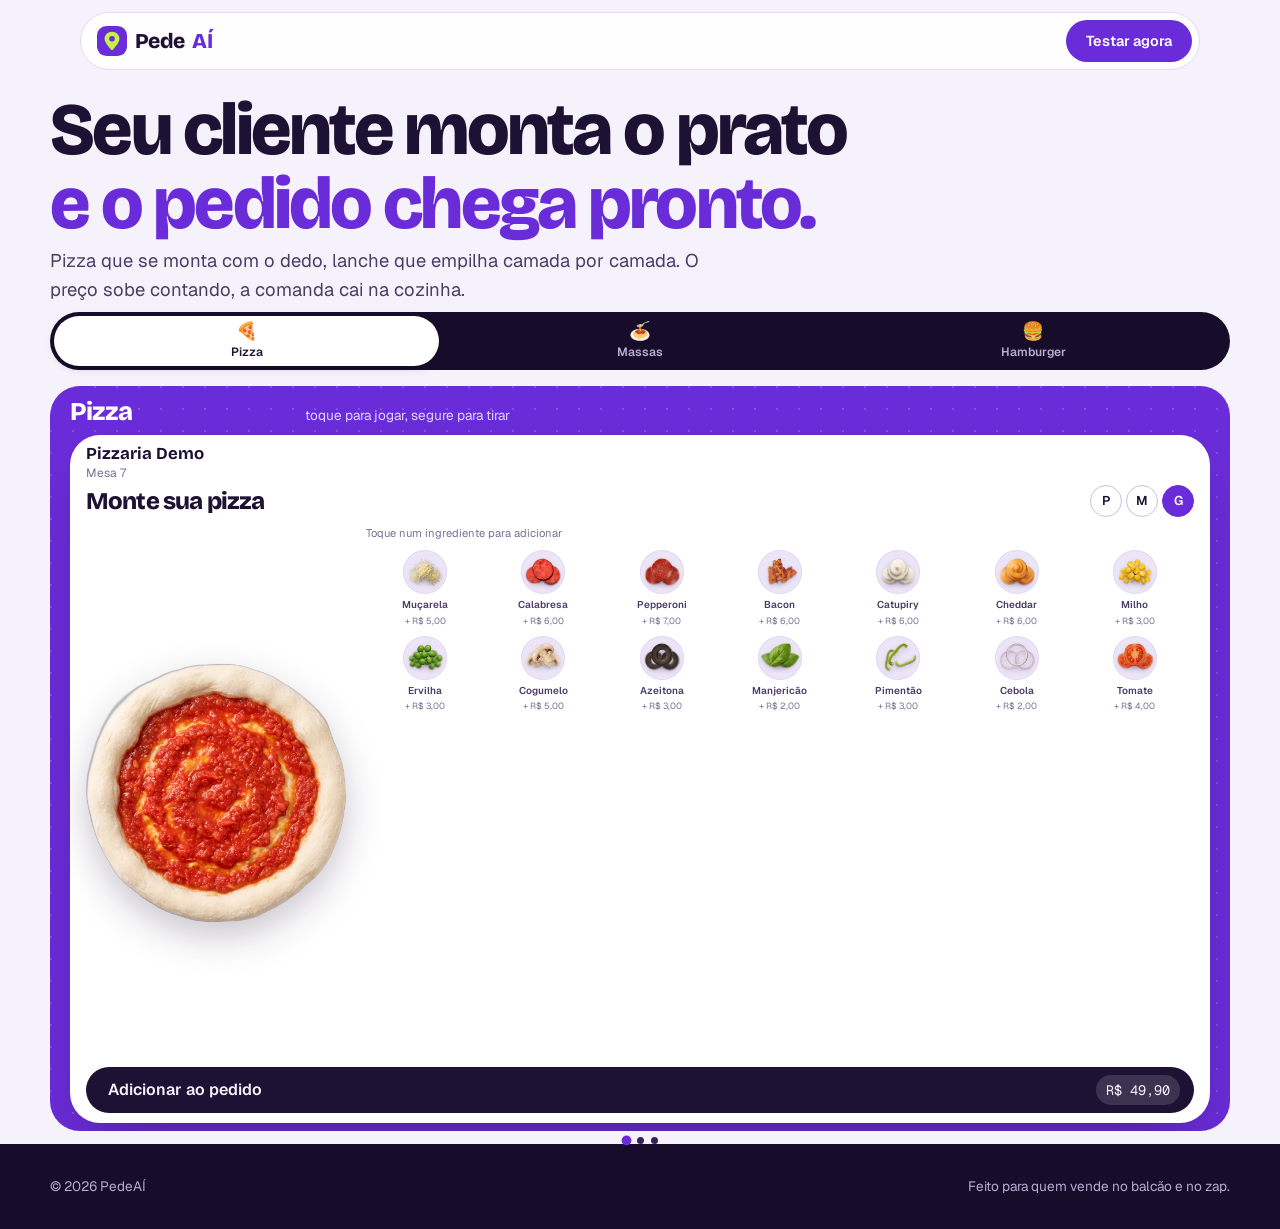
==== index.html @ 4c0e8fdf "feat: app delivery com carrossel, layout responsivo e builders interativos" ====
<!doctype html>
<html lang="pt-BR">

<head>
  <meta charset="utf-8">
  <meta name="viewport" content="width=device-width, initial-scale=1">
  <title>PedeAÍ · monte, toque e peça</title>
  <link rel="icon"
    href="data:image/svg+xml,<svg xmlns='http://www.w3.org/2000/svg' viewBox='0 0 32 32'><rect width='32' height='32' rx='10' fill='%236A2CD8'/><path d='M16 6c-4.4 0-8 3.4-8 7.6 0 5 8 12.4 8 12.4s8-7.4 8-12.4C24 9.4 20.4 6 16 6z' fill='%23C8F04A'/><circle cx='16' cy='13.6' r='3' fill='%236A2CD8'/></svg>">
  <meta name="description"
    content="PedeAÍ: o app de pedidos da sua pizzaria e hamburgueria. Monte a pizza, empilhe o lanche, peça.">
  <link rel="preconnect" href="https://fonts.googleapis.com">
  <link rel="preconnect" href="https://fonts.gstatic.com" crossorigin>
  <link
    href="https://fonts.googleapis.com/css2?family=Bricolage+Grotesque:wght@600;800&family=Geist:wght@400;500;600&family=Geist+Mono&display=swap"
    rel="stylesheet">
  <link rel="stylesheet" href="style.css">
</head>

<body>
  <nav class="nav">
    <a class="marca" href="#">
      <svg class="marca__icone" viewBox="0 0 32 32" aria-hidden="true">
        <rect width="32" height="32" rx="10" class="fundo" />
        <path d="M16 6c-4.4 0-8 3.4-8 7.6 0 5 8 12.4 8 12.4s8-7.400 8-12.400C24 9.400 20.400 6 16 6z" class="pino" />
        <circle cx="16" cy="13.600" r="3" class="furo" />
      </svg>
      Pede<span class="ai">AÍ</span>
    </a>
    <a class="botao botao--pequeno" href="#demos">Testar agora</a>
  </nav>

  <section class="hero">
    <h1 class="hero__titulo">Seu cliente monta o prato <span class="destaque">e o pedido chega pronto.</span></h1>
    <p class="hero__sub">Pizza que se monta com o dedo, lanche que empilha camada por camada. O preço sobe contando, a
      comanda cai na cozinha.</p>

    <!-- Navegação do carrossel -->
    <div class="carrossel-nav" id="carrosselNav" role="tablist" aria-label="Escolha o pedido">
      <button class="carrossel-tab carrossel-tab--active" data-alvo="slidePizza" role="tab" aria-selected="true" aria-controls="slidePizza">
        <span class="carrossel-tab__icone">🍕</span>
        <span>Pizza</span>
      </button>
      <button class="carrossel-tab" data-alvo="slideMassa" role="tab" aria-selected="false" aria-controls="slideMassa">
        <span class="carrossel-tab__icone">🍝</span>
        <span>Massas</span>
      </button>
      <button class="carrossel-tab" data-alvo="slideLanche" role="tab" aria-selected="false" aria-controls="slideLanche">
        <span class="carrossel-tab__icone">🍔</span>
        <span>Hamburger</span>
      </button>
    </div>

    <div class="demos demos--carrossel" id="demos">
      <!-- PIZZA -->
      <div class="palco" id="slidePizza">
        <div class="palco__cab"><span class="palco__tipo">Pizza</span><span class="palco__dica">toque para jogar, segure
            para tirar</span></div>
        <div class="app" id="appPizza">
          <div class="app__topo">
            <div>
              <div class="app__casa">Pizzaria Demo</div>
              <div class="app__mesa">Mesa 7</div>
            </div>
          </div>
          <div class="vista">
            <div class="app__cab">
              <h2 class="app__titulo">Monte sua pizza</h2>
              <div class="tamanhos" role="radiogroup" aria-label="Tamanho">
                <button role="radio" data-tam="P" aria-checked="false">P</button><button role="radio" data-tam="M"
                  aria-checked="false">M</button><button role="radio" data-tam="G" aria-checked="true">G</button>
              </div>
            </div>
            <div class="pizza" id="pizza">
              <div class="assador" id="forno">
                <video class="forno__boca" id="fornoVid" src="imagens/pizza/forno.mp4" muted loop playsinline></video>
                <video class="forno__fogo" id="fogoVid" src="imagens/pizza/fogo.mp4" muted loop playsinline></video>
                <div class="forno__brilho" id="brilho"></div>
              </div>
              <div class="pizza__anel" id="anel"></div>
              <div class="pizza__giro" id="pizzaGiro" style="transform:scale(1)">
                <img class="pizza__base" src="imagens/pizza/pizza-crua.webp" alt="">
                <img class="pizza__assada" id="assada" src="imagens/pizza/pizza-molho.webp" alt="">
                <canvas class="pizza__queijo" id="queijoA"></canvas><canvas
                  class="pizza__queijo pizza__queijo--derretido" id="queijoAd"></canvas>
                <canvas class="pizza__queijo" id="queijoB"></canvas><canvas
                  class="pizza__queijo pizza__queijo--derretido" id="queijoBd"></canvas>
                <div class="pizza__cobertura" id="cobertura">
                  <canvas class="pizza__molho" id="molho-catupiry"></canvas><canvas class="pizza__molho"
                    id="molho-cheddar"></canvas>
                </div>
              </div>
            </div>
            <p class="app__dica" id="dica-pizza" aria-live="polite">Toque num ingrediente para adicionar</p>
            <div class="ingredientes" id="ingPizza"></div>
          </div>
          <div class="app__rodape">
            <button class="pedir" id="pedir-pizza" type="button"><span class="pedir__barra"
                id="barra-pizza"></span><span id="pedirTexto-pizza">Adicionar ao pedido</span><span class="pedir__preco"
                id="preco-pizza">R$ 0,00</span></button>
          </div>
          <aside class="comanda" id="comanda-pizza" hidden>
            <div class="comanda__cab"><span>Cozinha</span><span>agora</span></div>
            <div class="comanda__num" id="comandaNum-pizza"></div>
            <div class="comanda__itens" id="comandaItens-pizza"></div>
            <div class="comanda__pago">✓ Pedido enviado</div>
          </aside>
        </div>
      </div>

      <!-- MASSAS -->
      <div class="palco palco--massas" id="slideMassa">
        <div class="palco__cab"><span class="palco__tipo">Massas</span><span class="palco__dica">escolha o molho e os ingredientes</span></div>
        <div class="app app--massa" id="appMassa">
          <div class="app__topo app__topo--massa">
            <div>
              <div class="app__casa">Cantina da Nonna</div>
              <div class="app__mesa">Retirada · demonstração</div>
            </div>
          </div>
          <!-- ETAPA RECHEIO -->
          <div class="vista vista--massa" id="vistaRecheio">
            <div class="massa__stepper" role="tablist" aria-label="Etapas" id="massaStepper">
              <div class="massa__step massa__step--active" data-etapa="1"><span class="massa__step-num">1</span><span>Recheio</span></div>
              <div class="massa__step" data-etapa="2"><span class="massa__step-num">2</span><span>Molho</span></div>
              <div class="massa__step" data-etapa="3"><span class="massa__step-num">3</span><span>Massa</span></div>
              <div class="massa__step" data-etapa="4"><span class="massa__step-num">4</span><span>Finalizar</span></div>
            </div>
            <div class="massa__cab" id="massaCab">
              <h2 class="massa__titulo" id="massaTitulo">Escolha o recheio</h2>
              <p class="massa__sub" id="massaSub">Coloque quantos quiser · 2 toques é dupla</p>
            </div>
            <div class="massa__prato-box" id="massaPratoBox">
              <div class="massa" id="massa">
                <img class="massa__panela" id="massaPanela" src="imagens/massas/frigideira.webp" alt="Frigideira">
                <div class="massa__conteudo" id="massaConteudo"></div>
                <!-- camadas que aparecem nas etapas seguintes -->
                <img class="massa__camada-molho" id="massaMolhoImg" src="" alt="" hidden>
                <img class="massa__camada-tipo" id="massaTipoImg" src="" alt="" hidden>
              </div>
            </div>
            <p class="massa__legenda" id="massaLegenda">Seu prato aparece aqui</p>
            <p class="massa__instrucao" id="dica-massa">Toque nas cubas para jogar na frigideira</p>
            <!-- Etapa 1: grid de ingredientes -->
            <div id="massaEtapa1">
              <div class="massa__tabs" id="massaTabs" role="tablist" aria-label="Categorias">
                <button type="button" class="massa__tab massa__tab--active" data-cat="carnes">Carnes</button>
                <button type="button" class="massa__tab" data-cat="legumes">Legumes</button>
                <button type="button" class="massa__tab" data-cat="queijos">Queijos</button>
                <button type="button" class="massa__tab" data-cat="temperos">Temperos</button>
              </div>
              <div class="massa__cubas" id="ingMassa"></div>
            </div>
            <!-- Etapa 2: seleção de molho -->
            <div id="massaEtapa2" hidden>
              <p class="massa__sub" style="text-align:center;margin-bottom:12px">Toque no molho para adicionar</p>
              <div class="massa__cubas massa__cubas--molho" id="ingMolho"></div>
            </div>
            <!-- Etapa 3: tipo de massa -->
            <div id="massaEtapa3" hidden>
              <p class="massa__sub" style="text-align:center;margin-bottom:12px">Toque no tipo de massa</p>
              <div class="massa__cubas massa__cubas--tipo" id="ingTipoMassa"></div>
            </div>
            <!-- Etapa 4: finalizações -->
            <div id="massaEtapa4" hidden>
              <p class="massa__sub" style="text-align:center;margin-bottom:12px">Toque para finalizar o prato</p>
              <div class="massa__cubas massa__cubas--final" id="ingFinal"></div>
              <!-- prato pronto aparece aqui -->
              <div class="massa__prato-pronto" id="massaPratoFinal" hidden>
                <img id="massaPratoFinalImg" src="" alt="Prato pronto" class="massa__prato-pronto-img">
              </div>
            </div>
          </div>
          <div class="app__rodape">
            <button class="pedir pedir--massa" id="pedir-massa" type="button">
              <span class="pedir__barra" id="barra-massa"></span>
              <span id="pedirTexto-massa">Próximo: molho →</span>
              <span class="pedir__preco" id="preco-massa">R$ 29,00</span>
            </button>
          </div>
          <aside class="comanda" id="comanda-massa" hidden>
            <div class="comanda__cab"><span>Cozinha</span><span>agora</span></div>
            <div class="comanda__num" id="comandaNum-massa"></div>
            <div class="comanda__itens" id="comandaItens-massa"></div>
            <div class="comanda__pago">✓ Pedido enviado</div>
          </aside>
        </div>
      </div>

      <!-- LANCHE -->
      <div class="palco palco--lanche" id="slideLanche">
        <div class="palco__cab"><span class="palco__tipo">Hamburger</span><span class="palco__dica">cada toque empilha
            uma camada</span></div>
        <div class="app" id="appLanche">
          <div class="app__topo">
            <div>
              <div class="app__casa">Hamburgueria Demo</div>
              <div class="app__mesa">Mesa 7</div>
            </div>
          </div>
          <div class="vista">
            <div class="app__cab">
              <h2 class="app__titulo">Monte seu hamburger</h2>
            </div>
            <div class="lanche" id="lanche">
              <div class="lanche__pilha" id="pilha"></div>
              <div class="lanche__chapa" id="chapa"></div>
              <div class="palito" id="palito" hidden><span class="palito__vara"></span><svg class="palito__bandeira"
                  viewBox="0 0 40 27">
                  <path class="pano" d="M0 0h40l-8 13.500L40 27H0z" /><text x="5" y="18" font-size="11"
                    font-weight="800" class="txt">AÍ</text>
                </svg></div>
            </div>
            <p class="app__dica" id="dica-lanche" aria-live="polite"></p>
            <div class="paes" id="paes" role="radiogroup" aria-label="Pão"></div>
            <div class="ingredientes" id="ingLanche" style="margin-top:10px"></div>
          </div>
          <div class="app__rodape">
            <button class="pedir" id="pedir-lanche" type="button"><span class="pedir__barra"
                id="barra-lanche"></span><span id="pedirTexto-lanche">Adicionar ao pedido</span><span
                class="pedir__preco" id="preco-lanche">R$ 0,00</span></button>
          </div>
          <aside class="comanda" id="comanda-lanche" hidden>
            <div class="comanda__cab"><span>Cozinha</span><span>agora</span></div>
            <div class="comanda__num" id="comandaNum-lanche"></div>
            <div class="comanda__itens" id="comandaItens-lanche"></div>
            <div class="comanda__pago">✓ Pedido enviado</div>
          </aside>
        </div>
      </div>
    </div>
    <!-- Pontinhos indicadores do carrossel -->
    <div class="carrossel-dots" id="carrosselDots" aria-hidden="true">
      <span class="carrossel-dot carrossel-dot--active"></span>
      <span class="carrossel-dot"></span>
      <span class="carrossel-dot"></span>
    </div>
  </section>

  <div class="calor" id="calor"></div>
  <footer class="rodape"><span>© 2026 PedeAÍ</span><span>Feito para quem vende no balcão e no zap.</span></footer>
  <script src="app.js"></script>
</body>

</html>
---- style.css ----
/* PedeAÍ · paleta: uva (primária) + lima (acento) + noite */
:root {
  --paper: #F6F2FC;
  --paper-2: #ECE5F8;
  --paper-3: #DCD0F0;
  --card: #fff;
  --ink: #1D1233;
  --ink-2: #4A3D66;
  --ink-3: #7B6F96;
  --line: #E2D9F2;
  --line-2: #CBBEE6;
  --uva: #6A2CD8;
  --uva-press: #5219B3;
  --uva-soft: #EADFFC;
  --on-uva: #fff;
  --lima: #C8F04A;
  --lima-soft: #F1FBC9;
  --verde: #1F9D6B;
  --noite: #170D2B;
  --noite-2: #231640;
  --noite-3: #33235A;
  --on-noite: #F3EEFC;
  --on-noite-2: #B7ABD1;
  --fogo-1: #FF8A3D;
  --fogo-2: rgba(255, 90, 40, .45);
  --faisca-1: #fff;
  --faisca-2: #FFE08A;
  --faisca-3: #FF9A3C;
  --calor-1: rgba(255, 120, 40, .35);
  --calor-2: rgba(180, 50, 20, .6);
  --sombra-1: rgba(30, 15, 50, .5);
  --sombra-2: rgba(30, 15, 50, .25);
  --shadow: rgba(29, 18, 51, .18);
  --shadow-strong: rgba(29, 18, 51, .45);
  --focus: #6A2CD8;
  --font-display: "Bricolage Grotesque", system-ui, sans-serif;
  --font-body: "Geist", system-ui, sans-serif;
  --font-mono: "Geist Mono", ui-monospace, monospace;
  --ease-out: cubic-bezier(.2, .8, .2, 1);
  --r-pill: 999px;
  --r-md: 14px;
  --r-lg: 22px;
  --r-xl: 30px;
}

*,
*::before,
*::after {
  box-sizing: border-box
}

html {
  overflow-x: clip;
  scroll-behavior: smooth;
  -webkit-text-size-adjust: 100%
}

body {
  margin: 0;
  overflow-x: clip;
  background: var(--paper);
  color: var(--ink);
  font: 400 1rem/1.55 var(--font-body);
  -webkit-font-smoothing: antialiased
}

img {
  display: block;
  max-width: 100%
}

h1,
h2,
p {
  margin: 0
}

button {
  font: inherit;
  color: inherit;
  cursor: pointer
}

[hidden] {
  display: none !important
}

:focus-visible {
  outline: 2px solid var(--focus);
  outline-offset: 3px;
  border-radius: 6px
}

.nav {
  position: sticky;
  top: 12px;
  z-index: 40;
  display: flex;
  align-items: center;
  justify-content: space-between;
  width: min(1120px, calc(100% - 24px));
  margin: 12px auto 0;
  padding: 7px 7px 7px 16px;
  background: color-mix(in oklch, var(--card) 88%, transparent);
  backdrop-filter: blur(12px);
  border: 1px solid var(--line);
  border-radius: var(--r-pill)
}

.marca {
  display: inline-flex;
  align-items: center;
  gap: 8px;
  text-decoration: none;
  font: 800 1.32rem var(--font-display);
  letter-spacing: -.03em;
  color: var(--ink)
}

.marca__icone {
  width: 30px;
  height: 30px
}

.marca__icone .fundo {
  fill: var(--uva)
}

.marca__icone .pino {
  fill: var(--lima)
}

.marca__icone .furo {
  fill: var(--uva)
}

.marca .ai {
  color: var(--uva)
}

.botao {
  display: inline-flex;
  align-items: center;
  min-height: 42px;
  padding: 0 20px;
  border-radius: var(--r-pill);
  background: var(--uva);
  color: var(--on-uva);
  font-weight: 600;
  font-size: .9rem;
  text-decoration: none;
  transition: background .15s
}

.botao:hover {
  background: var(--uva-press)
}

.hero {
  width: min(1180px, calc(100% - 32px));
  margin: 0 auto;
  padding: 72px 0
}

.hero__titulo {
  font: 800 clamp(2.4rem, 5vw + .6rem, 5rem)/1 var(--font-display);
  letter-spacing: -.037em;
  max-width: 18ch;
  text-wrap: balance
}

.destaque {
  color: var(--uva)
}

.hero__sub {
  margin-top: 24px;
  max-width: 58ch;
  font-size: 1.15rem;
  color: var(--ink-2)
}

/* ================================================================
   CARROSSEL — um card por vez
   ================================================================ */

/* Cada slide ocupa 100% da largura do container */
.demos--carrossel>.palco {
  flex: 0 0 100%;
  width: 100%;
  scroll-snap-align: start;
  scroll-snap-stop: always;
  border-radius: var(--r-xl);
  min-height: calc(100vh - 220px);
  /* permite scroll vertical dentro do slide sem conflito com swipe horizontal */
  touch-action: pan-y;
  overflow-y: auto;
}

/* Navbar de abas do carrossel */
.carrossel-nav {
  display: flex;
  gap: 8px;
  margin: 24px 0 0;
  padding: 6px;
  background: var(--noite);
  border-radius: var(--r-pill);
}

.carrossel-tab {
  flex: 1;
  display: flex;
  flex-direction: column;
  align-items: center;
  gap: 3px;
  padding: 10px 4px 8px;
  border: 0;
  border-radius: var(--r-pill);
  background: transparent;
  color: var(--on-noite-2);
  font-size: .75rem;
  font-weight: 600;
  transition: background .2s, color .2s;
  cursor: pointer;
  -webkit-tap-highlight-color: transparent;
}

.carrossel-tab__icone {
  font-size: 1.4rem;
  line-height: 1;
  pointer-events: none
}

.carrossel-tab--active {
  background: var(--card);
  color: var(--ink);
  box-shadow: 0 2px 8px rgba(0, 0, 0, .18);
}

.carrossel-tab:not(.carrossel-tab--active):hover {
  background: var(--noite-3);
  color: var(--on-noite);
}

/* Pontinhos indicadores abaixo do carrossel */
.carrossel-dots {
  display: flex;
  justify-content: center;
  gap: 7px;
  margin-top: 16px;
}

.carrossel-dot {
  width: 7px;
  height: 7px;
  border-radius: 50%;
  background: var(--noite-3);
  transition: background .2s, transform .2s;
}

.carrossel-dot--active {
  background: var(--uva);
  transform: scale(1.4);
}

.demos {
  display: grid;
  gap: 24px;
  margin-top: 48px
}

@media(min-width:900px) {
  .demos {
    grid-template-columns: 1fr 1fr
  }
}

@media(min-width:1300px) {
  .demos {
    grid-template-columns: repeat(3, 1fr)
  }
}

/* Carrossel: anula grid em qualquer tamanho de tela */
.demos--carrossel {
  display: flex !important;
  flex-direction: row !important;
  flex-wrap: nowrap !important;
  grid-template-columns: unset !important;
  gap: 0 !important;
  margin-top: 16px !important;
  overflow-x: scroll !important;
  scroll-snap-type: x mandatory !important;
  scroll-behavior: smooth !important;
  -webkit-overflow-scrolling: touch !important;
  scrollbar-width: none !important
}

.demos--carrossel::-webkit-scrollbar {
  display: none !important
}

@media(min-width:900px) {
  .demos--carrossel {
    display: flex !important;
    grid-template-columns: unset !important
  }
}

@media(min-width:1300px) {
  .demos--carrossel {
    display: flex !important;
    grid-template-columns: unset !important
  }
}

.palco {
  position: relative;
  display: grid;
  justify-items: center;
  align-content: start;
  gap: 20px;
  padding: 24px 16px 32px;
  border-radius: var(--r-xl);
  background: var(--uva) radial-gradient(circle at 1px 1px, rgba(255, 255, 255, .16) 1px, transparent 0) 0 0/22px 22px
}

.palco--lanche {
  background-color: var(--noite)
}

.palco--massas {
  background-color: var(--noite-2)
}

.palco__cab {
  display: flex;
  justify-content: space-between;
  align-items: baseline;
  gap: 16px;
  width: 100%;
  max-width: 440px;
  color: #fff
}

.palco__tipo {
  font: 800 1.6rem var(--font-display);
  letter-spacing: -.035em
}

.palco__dica {
  font-size: .85rem;
  opacity: .8
}

.app {
  position: relative;
  width: 100%;
  max-width: 440px;
  background: var(--card);
  border-radius: var(--r-xl);
  box-shadow: 0 30px 60px -24px var(--shadow-strong);
  overflow: hidden
}

.app__topo {
  padding: 16px 16px 4px
}

.app__casa {
  font: 700 1.05rem var(--font-display)
}

.app__mesa {
  font-size: .75rem;
  color: var(--ink-3)
}

.vista {
  padding: 0 16px
}

.app__cab {
  display: flex;
  align-items: center;
  justify-content: space-between;
  gap: 8px
}

.app__titulo {
  font: 800 1.5rem var(--font-display);
  letter-spacing: -.035em
}

.tamanhos {
  display: inline-flex;
  gap: 4px
}

.tamanhos button {
  width: 36px;
  height: 36px;
  border-radius: 50%;
  border: 1.5px solid var(--line-2);
  background: transparent;
  font-weight: 600;
  transition: all .15s
}

.tamanhos button[aria-checked=true] {
  border-color: var(--uva);
  background: var(--uva);
  color: #fff
}

.app__dica {
  margin-top: 6px;
  min-height: 1.4em;
  text-align: center;
  font-size: .78rem;
  color: var(--ink-3);
  transition: opacity .25s
}

.app__dica.troca-txt {
  opacity: 0
}

.dica-acao {
  margin-left: 8px;
  padding: 0;
  border: 0;
  background: none;
  color: var(--uva-press);
  font-weight: 600;
  text-decoration: underline;
  text-underline-offset: 3px
}

.app__rodape {
  padding: 0 16px 16px
}

.pizza {
  position: relative;
  isolation: isolate;
  aspect-ratio: 1;
  margin: 8px auto 0;
  width: 100%;
  max-width: 300px
}

.pizza__giro {
  position: absolute;
  inset: 0;
  z-index: 1;
  transition: transform .5s var(--ease-out)
}

.pizza__base,
.pizza__assada,
.pizza__queijo,
.pizza__molho,
.pizza__cobertura {
  position: absolute;
  inset: 0;
  width: 100%;
  height: 100%
}

.pizza__base,
.pizza__assada {
  filter: drop-shadow(0 14px 18px rgba(40, 20, 60, .25))
}

.pizza__assada,
.pizza__queijo--derretido {
  opacity: 0
}

.pizza__queijo,
.pizza__molho {
  pointer-events: none
}

.pc {
  position: absolute;
  aspect-ratio: 1
}

.pc-sh {
  position: absolute;
  inset: 14%;
  border-radius: 50%;
  opacity: 0;
  background: radial-gradient(circle, var(--sombra-1), var(--sombra-2) 50%, transparent 72%)
}

.pc-art {
  position: absolute;
  inset: 0
}

.pc-art img {
  position: absolute;
  inset: 0;
  width: 100%;
  height: 100%;
  object-fit: contain;
  filter: drop-shadow(0 2px 2px var(--shadow))
}

.pc-art img.ck {
  opacity: 0;
  filter: brightness(.86) saturate(1.25) sepia(.18) contrast(1.06)
}

.pc-art img.ck-folha {
  filter: brightness(.62) saturate(.9) sepia(.25)
}

.pc-art img.ck-creme {
  filter: brightness(.95) saturate(1.1) sepia(.35)
}

.farelo {
  position: fixed;
  left: 0;
  top: 0;
  z-index: 60;
  width: 30px;
  height: 30px;
  margin: -15px 0 0 -15px;
  object-fit: contain;
  pointer-events: none
}

.bisnaga {
  position: absolute;
  left: 0;
  top: 0;
  z-index: 4;
  pointer-events: none;
  filter: drop-shadow(0 14px 16px var(--shadow-strong))
}

.ferr {
  position: absolute;
  left: 0;
  top: 0;
  z-index: 5;
  pointer-events: none;
  filter: drop-shadow(0 10px 14px var(--shadow-strong))
}

.ferramenta {
  position: fixed;
  left: 0;
  top: 0;
  pointer-events: none;
  z-index: 60;
  will-change: transform;
  filter: drop-shadow(0 10px 14px var(--shadow-strong))
}

.carregado {
  position: fixed;
  left: 0;
  top: 0;
  pointer-events: none;
  z-index: 59;
  object-fit: contain;
  will-change: transform
}

.voo {
  position: fixed;
  left: 0;
  top: 0;
  pointer-events: none;
  z-index: 58;
  object-fit: contain;
  will-change: transform
}

.assador {
  position: absolute;
  z-index: 0;
  inset: -9% -17%;
  border-radius: var(--r-lg);
  overflow: hidden;
  opacity: 0;
  pointer-events: none;
  background: var(--noite)
}

.forno__boca {
  position: absolute;
  left: 50%;
  top: -6%;
  width: 125%;
  transform: translateX(-50%);
  object-fit: cover
}

.forno__fogo {
  position: absolute;
  left: 50%;
  bottom: -14%;
  width: 150%;
  transform: translateX(-50%);
  mix-blend-mode: screen;
  opacity: 0
}

.forno__brilho {
  position: absolute;
  left: 50%;
  bottom: 0;
  width: 140%;
  height: 92%;
  transform: translateX(-50%);
  opacity: 0;
  mix-blend-mode: screen;
  background: radial-gradient(ellipse 50% 50% at 50% 60%, var(--fogo-1), var(--fogo-2) 42%, transparent 70%)
}

.pizza__anel {
  position: absolute;
  inset: 1%;
  border-radius: 50%;
  opacity: 0;
  pointer-events: none;
  box-shadow: 0 0 0 2px var(--fogo-1), 0 0 70px 10px var(--fogo-2)
}

.faisca {
  position: absolute;
  z-index: 3;
  border-radius: 50%;
  pointer-events: none;
  background: radial-gradient(circle, var(--faisca-1), var(--faisca-2) 28%, var(--faisca-3) 50%, transparent 72%)
}

.calor {
  position: fixed;
  inset: 0;
  z-index: 50;
  opacity: 0;
  pointer-events: none;
  mix-blend-mode: multiply;
  background: radial-gradient(120% 90% at 50% 45%, transparent 45%, var(--calor-1) 78%, var(--calor-2))
}

.ingredientes {
  display: grid;
  grid-template-columns: repeat(5, 1fr);
  gap: 0 2px;
  margin: 8px 0 12px
}

.chip {
  position: relative;
  display: flex;
  flex-direction: column;
  align-items: center;
  gap: 3px;
  min-width: 0;
  padding: 7px 0 4px;
  border: 0;
  background: none;
  touch-action: manipulation;
  user-select: none;
  -webkit-tap-highlight-color: transparent
}

.chip:focus-visible {
  outline: none
}

.chip:focus-visible .well {
  outline: 2px solid var(--focus);
  outline-offset: 2px
}

.well {
  position: relative;
  display: grid;
  place-items: center;
  width: 52px;
  height: 52px;
  border-radius: 50%;
  background: var(--paper-2);
  box-shadow: inset 0 0 0 1px var(--line);
  transition: transform .2s cubic-bezier(.3, 1.6, .5, 1), box-shadow .25s, background .25s
}

.chip.apertado .well {
  transform: scale(.9)
}

.chip.on .well {
  background: var(--uva-soft);
  box-shadow: inset 0 0 0 1.5px var(--uva)
}

.chip-art {
  position: relative;
  width: 48px;
  height: 40px;
  pointer-events: none;
  transform: scale(.9)
}

.ca {
  position: absolute;
  width: 62%;
  aspect-ratio: 1
}

.ca img {
  width: 100%;
  height: 100%;
  object-fit: contain;
  filter: drop-shadow(0 3px 3px var(--shadow))
}

.ca0 {
  left: 19%;
  top: 4%;
  z-index: 3
}

.ca1 {
  left: -3%;
  top: 22%;
  z-index: 1;
  transform: rotate(-26deg) scale(.82)
}

.ca2 {
  right: -3%;
  top: 20%;
  z-index: 2;
  transform: rotate(32deg) scale(.86)
}

.ca-unica {
  left: -2%;
  top: 0;
  width: 104%;
  height: 100%
}

.chip-nome {
  max-width: 100%;
  overflow: hidden;
  text-overflow: ellipsis;
  white-space: nowrap;
  font-size: .7rem;
  font-weight: 600;
  color: var(--ink-2);
  pointer-events: none
}

.chip.on .chip-nome {
  color: var(--ink)
}

.chip-preco {
  margin-top: -3px;
  font-size: .62rem;
  white-space: nowrap;
  color: var(--ink-3);
  pointer-events: none
}

.chip.on .chip-preco {
  color: var(--uva-press)
}

.badge,
.menos {
  position: absolute;
  top: 3px;
  display: grid;
  place-items: center;
  border-radius: 99px;
  box-shadow: 0 0 0 2.5px var(--card);
  transform: scale(0);
  transition: transform .3s cubic-bezier(.3, 1.8, .5, 1);
  pointer-events: none
}

.badge {
  left: calc(50% + 12px);
  min-width: 20px;
  height: 20px;
  padding: 0 5px;
  background: var(--uva);
  color: #fff;
  font-size: 11px;
  font-weight: 600
}

.menos {
  right: calc(50% + 12px);
  width: 22px;
  height: 22px;
  background: var(--ink);
  color: #fff
}

.menos svg {
  width: 12px;
  height: 12px
}

.menos::after {
  content: "";
  position: absolute;
  inset: -11px
}

.chip.on .badge,
.chip.on .menos {
  transform: scale(1)
}

.chip.on .menos {
  pointer-events: auto
}

.chip.convite .well {
  animation: convite 1.8s var(--ease-out) infinite
}

@keyframes convite {
  0% {
    box-shadow: inset 0 0 0 1px var(--line), 0 0 0 0 rgba(106, 44, 216, .45)
  }

  70%,
  100% {
    box-shadow: inset 0 0 0 1px var(--line), 0 0 0 10px rgba(106, 44, 216, 0)
  }
}

.app.assando .chip,
.app.assada .chip,
.app.chapando .chip,
.app.pronto .chip {
  opacity: .4;
  transition: opacity .4s
}

.app.assando .ingredientes,
.app.assada .ingredientes,
.app.assando .tamanhos,
.app.assada .tamanhos,
.app.chapando .ingredientes,
.app.pronto .ingredientes {
  pointer-events: none
}

.pedir {
  position: relative;
  overflow: hidden;
  display: flex;
  align-items: center;
  justify-content: space-between;
  gap: 8px;
  width: 100%;
  min-height: 54px;
  padding: 0 14px 0 22px;
  border: 0;
  border-radius: var(--r-pill);
  background: var(--ink);
  color: var(--paper);
  font-weight: 600;
  transition: background .15s, transform .15s
}

.pedir:hover {
  background: #2D1F4D
}

.pedir:active {
  transform: translateY(1px)
}

.pedir.ok {
  background: var(--verde)
}

.pedir__preco {
  display: inline-block;
  font: .85rem var(--font-mono);
  padding: 6px 10px;
  border-radius: var(--r-pill);
  background: rgba(255, 255, 255, .14);
  font-variant-numeric: tabular-nums
}

.pedir>span:not(.pedir__barra) {
  position: relative;
  white-space: nowrap
}

.pedir__barra {
  position: absolute !important;
  inset: 0;
  transform: scaleX(0);
  transform-origin: 0 50%;
  background: linear-gradient(90deg, transparent, var(--fogo-1));
  pointer-events: none
}

.delta {
  position: absolute;
  top: 50%;
  font-size: .76rem;
  font-weight: 600;
  color: var(--lima);
  opacity: 0;
  white-space: nowrap;
  pointer-events: none
}

.comanda {
  position: absolute;
  z-index: 5;
  right: 10px;
  top: 150px;
  width: 230px;
  padding: 12px 16px;
  background: var(--lima-soft);
  border-radius: var(--r-md);
  box-shadow: 0 18px 36px -14px var(--shadow-strong);
  font-size: .85rem
}

.comanda:not([hidden]) {
  animation: comanda .52s var(--ease-out)
}

@keyframes comanda {
  from {
    opacity: 0;
    transform: translate(40px, 16px) scale(.85) rotate(4deg)
  }
}

.comanda__cab {
  display: flex;
  justify-content: space-between;
  font: .7rem var(--font-mono);
  text-transform: uppercase;
  letter-spacing: .06em;
  color: var(--ink-3)
}

.comanda__num {
  margin-top: 4px;
  font: 800 1.1rem var(--font-display)
}

.comanda__itens {
  margin-top: 2px;
  color: var(--ink-2);
  line-height: 1.35
}

.comanda__pago {
  margin-top: 8px;
  font-weight: 600;
  color: var(--verde);
  font-size: .75rem
}

.massa {
  position: relative;
  height: 180px;
  margin: 8px auto 0;
  max-width: 290px;
  display: flex;
  align-items: flex-end;
  justify-content: center;
  gap: 6px
}

.massa__recipiente,
.massa__molho {
  max-height: 130px;
  object-fit: contain;
  filter: drop-shadow(0 4px 6px rgba(30, 15, 50, .2))
}

.lanche {
  position: relative;
  height: 300px;
  margin: 8px auto 0;
  max-width: 290px
}

.lanche__pilha {
  position: absolute;
  inset: 0;
  transform-origin: 50% 100%
}

.camada {
  position: absolute;
  left: 0;
  width: 100%;
  transform-origin: 50% 100%;
  filter: drop-shadow(0 4px 4px rgba(30, 15, 50, .2))
}

.lanche__chapa {
  position: absolute;
  left: 2%;
  right: 2%;
  bottom: -4px;
  height: 16px;
  border-radius: 8px;
  opacity: 0;
  pointer-events: none;
  background: linear-gradient(var(--noite-3), var(--noite));
  box-shadow: 0 -10px 30px 4px var(--fogo-1)
}

.vapor {
  position: absolute;
  z-index: 60;
  border-radius: 50%;
  pointer-events: none;
  filter: blur(7px);
  background: radial-gradient(circle, rgba(255, 255, 255, .9), rgba(255, 255, 255, .4) 45%, transparent 70%)
}

.migalha {
  position: absolute;
  z-index: 60;
  width: 5px;
  height: 5px;
  border-radius: 40%;
  pointer-events: none;
  background: var(--faisca-3)
}

.lanche .faisca {
  z-index: 60
}

.palito {
  position: absolute;
  z-index: 70;
  width: 46px;
  height: 92px;
  pointer-events: none;
  transform: rotate(4deg);
  transform-origin: 6px 100%
}

.palito__vara {
  position: absolute;
  left: 4px;
  top: 6px;
  width: 3px;
  height: 86px;
  border-radius: 2px;
  background: linear-gradient(90deg, #E8D6A8, #C9A96A)
}

.palito__bandeira {
  position: absolute;
  left: 6px;
  top: 4px;
  width: 40px;
  height: 27px;
  filter: drop-shadow(0 2px 3px var(--shadow))
}

.palito .pano {
  fill: var(--uva)
}

.palito .txt {
  fill: var(--lima)
}

.paes {
  display: grid;
  grid-template-columns: repeat(4, 1fr);
  gap: 6px;
  margin-top: 10px
}

.paes button {
  display: grid;
  justify-items: center;
  gap: 2px;
  min-height: 52px;
  padding: 6px 4px 5px;
  border: 1.5px solid var(--line);
  border-radius: var(--r-md);
  background: var(--card);
  font-size: .72rem;
  font-weight: 600;
  color: var(--ink-2);
  transition: border-color .15s, background .15s
}

.paes button img {
  width: 40px;
  height: 20px;
  object-fit: contain
}

.paes button[aria-checked=true] {
  border-color: var(--uva);
  background: var(--uva-soft);
  color: var(--ink)
}

.app.chapando .paes,
.app.pronto .paes {
  pointer-events: none;
  opacity: .5
}

/* Card de Massas (Cantina da Nonna) */
.palco--massas {
  background: radial-gradient(circle at 1px 1px, rgba(255, 255, 255, .12) 1px, transparent 0) 0 0/22px 22px, #2a1f18
}

.app--massa {
  background: #ffffff;
  color: #261a14
}

.app__topo--massa .app__casa {
  color: #261a14
}

.app__topo--massa .app__mesa {
  color: #8a7b70
}

.massa__stepper {
  display: flex;
  align-items: center;
  justify-content: space-between;
  background: #f2e8dc;
  border-radius: var(--r-pill);
  padding: 4px 6px;
  margin: 8px 0 12px;
  gap: 4px
}

.massa__step {
  display: inline-flex;
  align-items: center;
  gap: 6px;
  padding: 6px 10px;
  font-size: .78rem;
  font-weight: 500;
  color: #8a7b70;
  border-radius: var(--r-pill);
  user-select: none
}

.massa__step--active {
  background: #261a14;
  color: #ffffff;
  font-weight: 600
}

.massa__step-num {
  display: inline-flex;
  align-items: center;
  justify-content: center;
  width: 18px;
  height: 18px;
  border-radius: 50%;
  background: #ffffff;
  color: #261a14;
  font-size: .7rem;
  font-weight: 800
}

.massa__cab {
  margin-bottom: 12px
}

.massa__titulo {
  font: 800 1.45rem var(--font-display);
  color: #261a14;
  letter-spacing: -.03em
}

.massa__sub {
  font-size: .8rem;
  color: #75675c;
  margin-top: 2px
}

.massa__prato-box {
  background: #f6edde;
  border-radius: 20px;
  padding: 16px 8px 8px;
  display: flex;
  align-items: center;
  justify-content: center;
  min-height: 250px;
  position: relative;
  overflow: hidden
}

.massa {
  position: relative;
  width: 200px;
  height: 260px;
  display: flex;
  align-items: flex-start;
  justify-content: center
}

.massa__panela {
  width: 200px;
  height: auto;
  object-fit: contain;
  filter: drop-shadow(0 8px 16px rgba(40, 25, 15, .22))
}

.massa__conteudo {
  position: absolute;
  top: 14px;
  left: 50%;
  transform: translateX(-50%);
  width: 136px;
  height: 136px;
  border-radius: 50%;
  pointer-events: none;
  overflow: hidden
}

.massa-peca {
  position: absolute;
  width: 28px;
  height: 28px;
  object-fit: contain;
  filter: drop-shadow(0 2px 4px rgba(0, 0, 0, .4));
  transform-origin: center center
}

.massa__legenda {
  font-size: .75rem;
  color: #8a7b70;
  text-align: center;
  margin-top: 8px
}

.massa__instrucao {
  font-size: .84rem;
  font-weight: 600;
  color: #261a14;
  text-align: center;
  margin-top: 2px;
  margin-bottom: 12px
}

.massa__tabs {
  display: flex;
  gap: 6px;
  margin-bottom: 14px
}

.massa__tab {
  flex: 1;
  padding: 7px 0;
  border-radius: var(--r-pill);
  font-size: .78rem;
  font-weight: 600;
  border: 1.5px solid #ded6cc;
  background: #ffffff;
  color: #261a14;
  text-align: center;
  transition: all .15s
}

.massa__tab--active {
  background: #261a14;
  border-color: #261a14;
  color: #ffffff
}

.massa__cubas {
  display: grid;
  grid-template-columns: repeat(5, 1fr);
  gap: 12px 4px;
  justify-items: center;
  align-items: start;
  margin-bottom: 16px
}

.cuba-btn {
  display: flex;
  flex-direction: column;
  align-items: center;
  background: none;
  border: none;
  padding: 0;
  width: 100%;
  cursor: pointer;
  position: relative
}

.cuba-art {
  position: relative;
  width: 54px;
  height: 54px;
  border-radius: 50%;
  display: flex;
  align-items: center;
  justify-content: center;
  background-image: url('imagens/massas/cuba.webp');
  background-size: cover;
  background-position: center;
  filter: drop-shadow(0 4px 6px rgba(35, 20, 10, .18));
  transition: transform .12s
}

.cuba-btn:active .cuba-art {
  transform: scale(.94)
}

.cuba-item-img {
  width: 68%;
  height: 68%;
  object-fit: contain;
  z-index: 2;
  pointer-events: none
}

.cuba-badge {
  position: absolute;
  top: -2px;
  right: -2px;
  background: #261a14;
  color: #fff;
  font-size: .65rem;
  font-weight: 700;
  width: 19px;
  height: 19px;
  border-radius: 50%;
  display: none;
  align-items: center;
  justify-content: center;
  border: 2px solid #fff;
  z-index: 3;
  pointer-events: none
}

.cuba-menos {
  position: absolute;
  top: -2px;
  left: -2px;
  background: #261a14;
  color: #fff;
  width: 20px;
  height: 20px;
  border-radius: 50%;
  display: none;
  align-items: center;
  justify-content: center;
  border: 2px solid #fff;
  z-index: 4;
  transition: all .15s;
  cursor: pointer
}

.cuba-menos::after {
  content: "";
  position: absolute;
  inset: -8px
}

.cuba-menos svg {
  width: 11px;
  height: 11px;
  pointer-events: none
}

.cuba-menos:hover {
  transform: scale(1.15);
  background: #c02b20
}

.cuba-btn.on .cuba-badge {
  display: flex
}

.cuba-btn.on .cuba-menos {
  display: flex
}

.cuba-nome {
  margin-top: 5px;
  font-size: .72rem;
  font-weight: 600;
  color: #261a14;
  line-height: 1.2;
  text-align: center;
  max-width: 66px;
  min-height: 2.4em;
  display: flex;
  align-items: flex-start;
  justify-content: center
}

.cuba-preco {
  font-size: .68rem;
  color: #75675c;
  text-align: center;
  margin-top: 1px
}

.pedir--massa {
  background: #261a14;
  color: #ffffff
}

.pedir--massa:hover {
  background: #3a2920
}

.pedir--massa .pedir__preco {
  background: rgba(255, 255, 255, .16);
  color: #ffffff
}

/* Massas: stepper numbers */
.massa__step {
  display: inline-flex;
  align-items: center;
  gap: 5px;
  padding: 6px 8px;
  font-size: .78rem;
  font-weight: 500;
  color: #8a7b70;
  border-radius: var(--r-pill);
  user-select: none;
  flex: 1;
  justify-content: center
}

.massa__step-num {
  display: inline-flex;
  align-items: center;
  justify-content: center;
  width: 18px;
  height: 18px;
  border-radius: 50%;
  background: #c4b8aa;
  color: #261a14;
  font-size: .7rem;
  font-weight: 800
}

.massa__step--active .massa__step-num {
  background: #ffffff
}

.massa__step--done {
  color: #5c9e5c
}

.massa__step--done .massa__step-num {
  background: #5c9e5c;
  color: #fff
}

/* Camadas sobre a frigideira */
.massa__camada-molho {
  position: absolute;
  top: 14px;
  left: 50%;
  transform: translateX(-50%);
  width: 136px;
  height: 136px;
  object-fit: cover;
  border-radius: 50%;
  pointer-events: none;
  z-index: 2
}

.massa__camada-tipo {
  position: absolute;
  top: 14px;
  left: 50%;
  transform: translateX(-50%);
  width: 130px;
  height: 130px;
  object-fit: contain;
  border-radius: 50%;
  pointer-events: none;
  z-index: 3
}

/* Molho borbulhando */
.massa-bolha {
  position: absolute;
  border-radius: 50%;
  pointer-events: none;
  background: radial-gradient(circle, rgba(255, 255, 255, .8), rgba(255, 255, 255, .3) 50%, transparent 70%);
  z-index: 4
}

/* Prato pronto */
.massa__prato-pronto {
  display: flex;
  justify-content: center;
  align-items: center;
  padding: 16px 0 8px
}

.massa__prato-pronto-img {
  width: 180px;
  height: 180px;
  object-fit: contain;
  border-radius: 50%;
  filter: drop-shadow(0 8px 16px rgba(40, 20, 10, .3))
}

/* Cubas de molho/tipo/final */
.massa__cubas--molho {
  grid-template-columns: repeat(3, 1fr);
  gap: 16px 8px
}

.massa__cubas--tipo {
  grid-template-columns: repeat(4, 1fr);
  gap: 12px 4px
}

.massa__cubas--tipo .cuba-art {
  width: 46px;
  height: 46px
}

.massa__cubas--tipo .cuba-nome {
  font-size: .66rem;
  max-width: 56px
}

.massa__cubas--final {
  grid-template-columns: repeat(3, 1fr);
  gap: 16px 8px
}

/* Seleção ativa nas cubas de molho/tipo/final */
.cuba-btn.cuba-selecionado .cuba-art {
  box-shadow: 0 0 0 3px #261a14, 0 0 0 5px rgba(38, 26, 20, .25);
  transform: scale(1.08)
}

/* Vapor sobre frigideira */
.massa-vapor {
  position: absolute;
  z-index: 5;
  border-radius: 50%;
  pointer-events: none;
  filter: blur(5px);
  background: radial-gradient(circle, rgba(255, 255, 255, .75), rgba(255, 255, 255, .25) 50%, transparent 70%)
}

.rodape {
  display: flex;
  flex-wrap: wrap;
  justify-content: space-between;
  gap: 8px;
  padding: 32px max(16px, calc((100% - 1180px)/2));
  background: var(--noite);
  color: var(--on-noite-2);
  font-size: .85rem
}

@media(max-width:440px) {
  .so-largo {
    display: none
  }

  .palco {
    padding: 16px 10px
  }
}

@media(prefers-reduced-motion:reduce) {
  html {
    scroll-behavior: auto
  }

  *,
  *::before,
  *::after {
    animation-duration: 1ms !important;
    animation-iteration-count: 1 !important
  }
}

/* ================================================================
   CARROSSEL — layout 2 colunas: imagem à esquerda, opções à direita
   ================================================================ */

/* Hero mais compacto */
.hero { padding: 24px 0 0 !important; }
.hero__sub { margin-top: 6px !important; }

/* Carrossel nav compacto */
.carrossel-nav { margin-top: 8px !important; padding: 4px !important; }
.carrossel-tab { padding: 6px 6px 5px !important; }
.carrossel-tab__icone { font-size: 1.1rem !important; }
.carrossel-dots { margin-top: 6px !important; }

/* Palco: altura máxima, sem overflow externo */
.demos--carrossel > .palco {
  display: flex !important;
  flex-direction: column !important;
  align-items: stretch !important;   /* card ocupa toda a largura */
  height: calc(100vh - 155px) !important;
  min-height: 400px !important;
  overflow: hidden !important;
  overflow-y: hidden !important;
  padding: 10px 20px 8px !important;
  gap: 8px !important;
}

.demos--carrossel > .palco > .palco__cab { flex-shrink: 0 !important; }

/* App: flex-column, preenche palco inteiramente — sem max-width limitante */
.demos--carrossel .app {
  display: flex !important;
  flex-direction: column !important;
  flex: 1 !important;
  min-height: 0 !important;
  width: 100% !important;
  max-width: 100% !important;
}

.demos--carrossel .app__topo {
  padding: 8px 16px 2px !important;
  flex-shrink: 0 !important;
}

.demos--carrossel .app__rodape {
  flex-shrink: 0 !important;
  padding: 4px 16px 10px !important;
}

.demos--carrossel .pedir { min-height: 46px !important; }

/* Vista: sem scroll — tudo deve caber */
.demos--carrossel .vista {
  flex: 1 !important;
  min-height: 0 !important;
  overflow: hidden !important;
  padding: 0 16px !important;
}

/* ================================================================
   PIZZA — 2 colunas: pizza à esquerda, dica + ingredientes à direita
   ================================================================ */

.demos--carrossel #slidePizza .vista {
  display: grid !important;
  grid-template-columns: 260px 1fr !important;
  grid-template-rows: auto auto 1fr !important;
  gap: 0 20px !important;
  align-items: start !important;
  overflow: visible !important;
}

/* Título + tamanhos: linha inteira */
.demos--carrossel #slidePizza .app__cab {
  grid-column: 1 / -1 !important;
  grid-row: 1 !important;
  margin-bottom: 2px !important;
}

/* Pizza: coluna esquerda, linhas 2-3 */
.demos--carrossel #slidePizza .pizza {
  grid-column: 1 !important;
  grid-row: 2 / 4 !important;
  max-width: 260px !important;
  width: 260px !important;
  margin: 4px 0 0 !important;
  align-self: center !important;
}

/* Dica: coluna direita, linha 2 */
.demos--carrossel #slidePizza .app__dica {
  grid-column: 2 !important;
  grid-row: 2 !important;
  text-align: left !important;
  margin-top: 6px !important;
  font-size: .7rem !important;
  min-height: auto !important;
}

/* Ingredientes: coluna direita, linha 3 — 7 cols = 14 itens em 2 linhas */
.demos--carrossel #slidePizza .ingredientes {
  grid-column: 2 !important;
  grid-row: 3 !important;
  grid-template-columns: repeat(7, 1fr) !important;
  margin: 4px 0 0 !important;
  gap: 0 !important;
}

/* Chips compactos — tamanho para caber 7 por linha */
.demos--carrossel .well {
  width: 44px !important;
  height: 44px !important;
}

.demos--carrossel .chip-art {
  width: 40px !important;
  height: 33px !important;
}

.demos--carrossel .chip { padding: 4px 0 3px !important; }
.demos--carrossel .chip-nome { font-size: .62rem !important; }
.demos--carrossel .chip-preco { font-size: .56rem !important; margin-top: -1px !important; }

/* Botões de tamanho P/M/G */
.demos--carrossel .tamanhos button {
  width: 32px !important;
  height: 32px !important;
  font-size: .8rem !important;
}
.demos--carrossel .tamanhos { gap: 4px !important; }

/* ================================================================
   HAMBURGER — 2 colunas: burger à esquerda, pão + ingredientes à direita
   ================================================================ */

.demos--carrossel #slideLanche .vista {
  display: grid !important;
  grid-template-columns: 240px 1fr !important;
  grid-template-rows: auto auto auto 1fr !important;
  gap: 0 20px !important;
  align-items: start !important;
  overflow: visible !important;
}

/* Título: linha inteira */
.demos--carrossel #slideLanche .app__cab {
  grid-column: 1 / -1 !important;
  grid-row: 1 !important;
  margin-bottom: 2px !important;
}

/* Burger: coluna esquerda, linhas 2-4 (centralizado verticalmente) */
.demos--carrossel #slideLanche .lanche {
  grid-column: 1 !important;
  grid-row: 2 / 5 !important;
  height: 210px !important;
  width: 240px !important;
  margin: 2px 0 0 !important;
  align-self: center !important;
}

/* Dica: coluna direita, linha 2 */
.demos--carrossel #slideLanche .app__dica {
  grid-column: 2 !important;
  grid-row: 2 !important;
  text-align: left !important;
  margin-top: 6px !important;
  font-size: .7rem !important;
  min-height: auto !important;
}

/* Pães: coluna direita, linha 3 */
.demos--carrossel #slideLanche .paes {
  grid-column: 2 !important;
  grid-row: 3 !important;
  margin-top: 4px !important;
  gap: 4px !important;
}

.demos--carrossel .paes button {
  min-height: 38px !important;
  padding: 3px 2px !important;
  font-size: .64rem !important;
}

.demos--carrossel .paes button img {
  width: 32px !important;
  height: 16px !important;
}

/* Ingredientes hamburger: coluna direita, linha 4 — 10 cols = 20 itens em 2 linhas */
.demos--carrossel #slideLanche .ingredientes {
  grid-column: 2 !important;
  grid-row: 4 !important;
  grid-template-columns: repeat(10, 1fr) !important;
  margin: 4px 0 0 !important;
  gap: 0 !important;
}

/* ================================================================
   MASSAS — 2 colunas: frigideira à esquerda, controles à direita
   ================================================================ */

.demos--carrossel #slideMassa .vista {
  display: grid !important;
  grid-template-columns: 230px 1fr !important;
  grid-template-rows: auto auto auto 1fr !important;
  gap: 0 20px !important;
  align-items: start !important;
  overflow: visible !important;
  padding: 0 20px !important;
}

/* Stepper: linha inteira */
.demos--carrossel #slideMassa .massa__stepper {
  grid-column: 1 / -1 !important;
  grid-row: 1 !important;
  margin: 4px 0 6px !important;
  padding: 3px 5px !important;
}

/* Frigideira: coluna esquerda, linhas 2-4 */
.demos--carrossel #slideMassa .massa__prato-box {
  grid-column: 1 !important;
  grid-row: 2 / 5 !important;
  min-height: 200px !important;
  padding: 12px 10px 10px !important;
  align-self: start !important;
}

/* Título da etapa: coluna direita, linha 2 */
.demos--carrossel #slideMassa .massa__cab {
  grid-column: 2 !important;
  grid-row: 2 !important;
  margin-bottom: 2px !important;
  margin-top: 2px !important;
}

/* Instrução: coluna direita, linha 3 */
.demos--carrossel #slideMassa .massa__instrucao {
  grid-column: 2 !important;
  grid-row: 3 !important;
  margin-top: 0 !important;
  margin-bottom: 4px !important;
  font-size: .72rem !important;
  text-align: left !important;
}

/* Etapas dinâmicas: coluna direita, linha 4 */
.demos--carrossel #slideMassa #massaEtapa1,
.demos--carrossel #slideMassa #massaEtapa2,
.demos--carrossel #slideMassa #massaEtapa3,
.demos--carrossel #slideMassa #massaEtapa4 {
  grid-column: 2 !important;
  grid-row: 4 !important;
  overflow-y: auto !important;
  max-height: 200px !important;
  scrollbar-width: thin !important;
  scrollbar-color: #c4b8aa transparent !important;
}

.demos--carrossel #slideMassa #massaEtapa1::-webkit-scrollbar,
.demos--carrossel #slideMassa #massaEtapa2::-webkit-scrollbar,
.demos--carrossel #slideMassa #massaEtapa3::-webkit-scrollbar,
.demos--carrossel #slideMassa #massaEtapa4::-webkit-scrollbar { width: 3px; }

.demos--carrossel #slideMassa #massaEtapa1::-webkit-scrollbar-thumb,
.demos--carrossel #slideMassa #massaEtapa2::-webkit-scrollbar-thumb,
.demos--carrossel #slideMassa #massaEtapa3::-webkit-scrollbar-thumb,
.demos--carrossel #slideMassa #massaEtapa4::-webkit-scrollbar-thumb {
  background: #c4b8aa;
  border-radius: 99px;
}

/* Legenda: esconder — frigideira já comunica visualmente */
.demos--carrossel #slideMassa .massa__legenda {
  display: none !important;
}

/* Alinhamento da instrução — REMOVIDO da coluna 2 linha 2 (estava duplicado) */

/* Tamanhos da frigideira — maior com card mais largo */
.demos--carrossel .massa {
  width: 185px !important;
  height: 240px !important;
}

.demos--carrossel .massa__panela { width: 185px !important; }

.demos--carrossel .massa__conteudo {
  width: 128px !important;
  height: 128px !important;
  top: 14px !important;
}

.demos--carrossel .massa__camada-molho {
  width: 128px !important;
  height: 128px !important;
  top: 14px !important;
}

.demos--carrossel .massa__camada-tipo {
  width: 122px !important;
  height: 122px !important;
  top: 14px !important;
}

/* Título e sub da etapa compactos */
.demos--carrossel .massa__titulo { font-size: 1.05rem !important; }
.demos--carrossel .massa__sub { font-size: .7rem !important; margin-top: 1px !important; }

/* Step compacto */
.demos--carrossel .massa__step {
  padding: 4px 6px !important;
  font-size: .66rem !important;
}

/* Tabs de categoria */
.demos--carrossel .massa__tabs {
  gap: 4px !important;
  margin-bottom: 6px !important;
}

.demos--carrossel .massa__tab {
  padding: 5px 0 !important;
  font-size: .68rem !important;
}

/* Cubas */
.demos--carrossel .cuba-art {
  width: 46px !important;
  height: 46px !important;
}

.demos--carrossel .massa__cubas {
  gap: 8px 4px !important;
  margin-bottom: 4px !important;
}

.demos--carrossel .massa__cubas--molho {
  grid-template-columns: repeat(3, 1fr) !important;
  gap: 10px 6px !important;
}

.demos--carrossel .massa__cubas--tipo {
  grid-template-columns: repeat(4, 1fr) !important;
  gap: 8px 4px !important;
}

.demos--carrossel .massa__cubas--final {
  grid-template-columns: repeat(3, 1fr) !important;
  gap: 10px 6px !important;
}

.demos--carrossel .cuba-nome {
  font-size: .64rem !important;
  min-height: 2em !important;
  max-width: 60px !important;
}

.demos--carrossel .cuba-preco { font-size: .6rem !important; }


/* ================================================================
   MOBILE (≤767px) — reverte para layout VERTICAL original
   O carrossel de navegação continua, mas o conteúdo de cada card
   volta ao formato empilhado original (imagem em cima, ingredientes
   abaixo), igual ao design antes das mudanças de 2 colunas.
   ================================================================ */
@media (max-width: 767px) {

  /* Palco: sem altura fixa — rola livremente */
  .demos--carrossel > .palco {
    height: auto !important;
    min-height: 90vh !important;
    overflow-y: auto !important;
    align-items: center !important;
    padding: 16px 12px 20px !important;
  }

  /* App: centralizado, 440px máximo */
  .demos--carrossel .app {
    max-width: 440px !important;
    width: 100% !important;
  }

  /* Vista: bloco normal, sem grid */
  .demos--carrossel .vista,
  .demos--carrossel #slidePizza .vista,
  .demos--carrossel #slideLanche .vista,
  .demos--carrossel #slideMassa .vista {
    display: block !important;
    overflow-y: visible !important;
    overflow-x: visible !important;
    padding: 0 16px !important;
  }

  /* ── PIZZA ── */
  .demos--carrossel #slidePizza .app__cab {
    display: flex !important;
  }
  .demos--carrossel #slidePizza .pizza {
    max-width: 300px !important;
    width: 100% !important;
    margin: 8px auto 0 !important;
    align-self: unset !important;
    grid-column: unset !important;
    grid-row: unset !important;
  }
  .demos--carrossel #slidePizza .app__dica {
    text-align: center !important;
    margin-top: 6px !important;
    grid-column: unset !important;
    grid-row: unset !important;
  }
  .demos--carrossel #slidePizza .ingredientes {
    grid-template-columns: repeat(5, 1fr) !important;
    grid-column: unset !important;
    grid-row: unset !important;
    margin: 8px 0 12px !important;
  }

  /* ── HAMBURGER ── */
  .demos--carrossel #slideLanche .lanche {
    height: 300px !important;
    width: 100% !important;
    max-width: 290px !important;
    margin: 8px auto 0 !important;
    align-self: unset !important;
    grid-column: unset !important;
    grid-row: unset !important;
  }
  .demos--carrossel #slideLanche .app__dica {
    text-align: center !important;
    grid-column: unset !important;
    grid-row: unset !important;
  }
  .demos--carrossel #slideLanche .paes {
    grid-column: unset !important;
    grid-row: unset !important;
    margin-top: 10px !important;
    gap: 6px !important;
  }
  .demos--carrossel .paes button {
    min-height: 52px !important;
    padding: 6px 4px 5px !important;
    font-size: .72rem !important;
  }
  .demos--carrossel .paes button img {
    width: 40px !important;
    height: 20px !important;
  }
  .demos--carrossel #slideLanche .ingredientes {
    grid-template-columns: repeat(5, 1fr) !important;
    grid-column: unset !important;
    grid-row: unset !important;
    margin: 10px 0 12px !important;
  }

  /* ── MASSAS ── */
  .demos--carrossel #slideMassa .massa__stepper {
    grid-column: unset !important;
    grid-row: unset !important;
  }
  .demos--carrossel #slideMassa .massa__prato-box {
    grid-column: unset !important;
    grid-row: unset !important;
    min-height: 250px !important;
    padding: 16px 8px 8px !important;
  }
  .demos--carrossel #slideMassa .massa__cab {
    grid-column: unset !important;
    grid-row: unset !important;
    margin-bottom: 12px !important;
  }
  .demos--carrossel #slideMassa .massa__instrucao {
    grid-column: unset !important;
    grid-row: unset !important;
    text-align: center !important;
    margin-top: 2px !important;
    margin-bottom: 12px !important;
    font-size: .84rem !important;
  }
  .demos--carrossel #slideMassa #massaEtapa1,
  .demos--carrossel #slideMassa #massaEtapa2,
  .demos--carrossel #slideMassa #massaEtapa3,
  .demos--carrossel #slideMassa #massaEtapa4 {
    grid-column: unset !important;
    grid-row: unset !important;
    overflow-y: visible !important;
    max-height: none !important;
  }
  .demos--carrossel #slideMassa .massa__legenda {
    display: block !important;
  }

  /* Frigideira: tamanho original */
  .demos--carrossel .massa {
    width: 200px !important;
    height: 260px !important;
  }
  .demos--carrossel .massa__panela { width: 200px !important; }
  .demos--carrossel .massa__conteudo {
    width: 136px !important;
    height: 136px !important;
    top: 14px !important;
  }
  .demos--carrossel .massa__camada-molho {
    width: 136px !important;
    height: 136px !important;
    top: 14px !important;
  }
  .demos--carrossel .massa__camada-tipo {
    width: 130px !important;
    height: 130px !important;
    top: 14px !important;
  }
  .demos--carrossel .massa__cubas--molho {
    grid-template-columns: repeat(3, 1fr) !important;
  }
  .demos--carrossel .massa__cubas--tipo {
    grid-template-columns: repeat(4, 1fr) !important;
  }
  .demos--carrossel .massa__cubas--final {
    grid-template-columns: repeat(3, 1fr) !important;
  }

  /* ── CHIPS: tamanhos originais ── */
  .demos--carrossel .well {
    width: 52px !important;
    height: 52px !important;
  }
  .demos--carrossel .chip-art {
    width: 48px !important;
    height: 40px !important;
  }
  .demos--carrossel .chip { padding: 7px 0 4px !important; }
  .demos--carrossel .chip-nome { font-size: .7rem !important; }
  .demos--carrossel .chip-preco { font-size: .62rem !important; margin-top: -3px !important; }

  /* Botões P/M/G originais */
  .demos--carrossel .tamanhos button {
    width: 36px !important;
    height: 36px !important;
    font-size: 1rem !important;
  }
  .demos--carrossel .tamanhos { gap: 4px !important; }

  /* Título e sub das massas */
  .demos--carrossel .massa__titulo { font-size: 1.45rem !important; }
  .demos--carrossel .massa__sub { font-size: .8rem !important; }
  .demos--carrossel .massa__step { font-size: .78rem !important; padding: 6px 8px !important; }
  .demos--carrossel .cuba-art { width: 54px !important; height: 54px !important; }
  .demos--carrossel .cuba-nome { font-size: .72rem !important; min-height: 2.4em !important; max-width: 66px !important; }
  .demos--carrossel .cuba-preco { font-size: .68rem !important; }
}
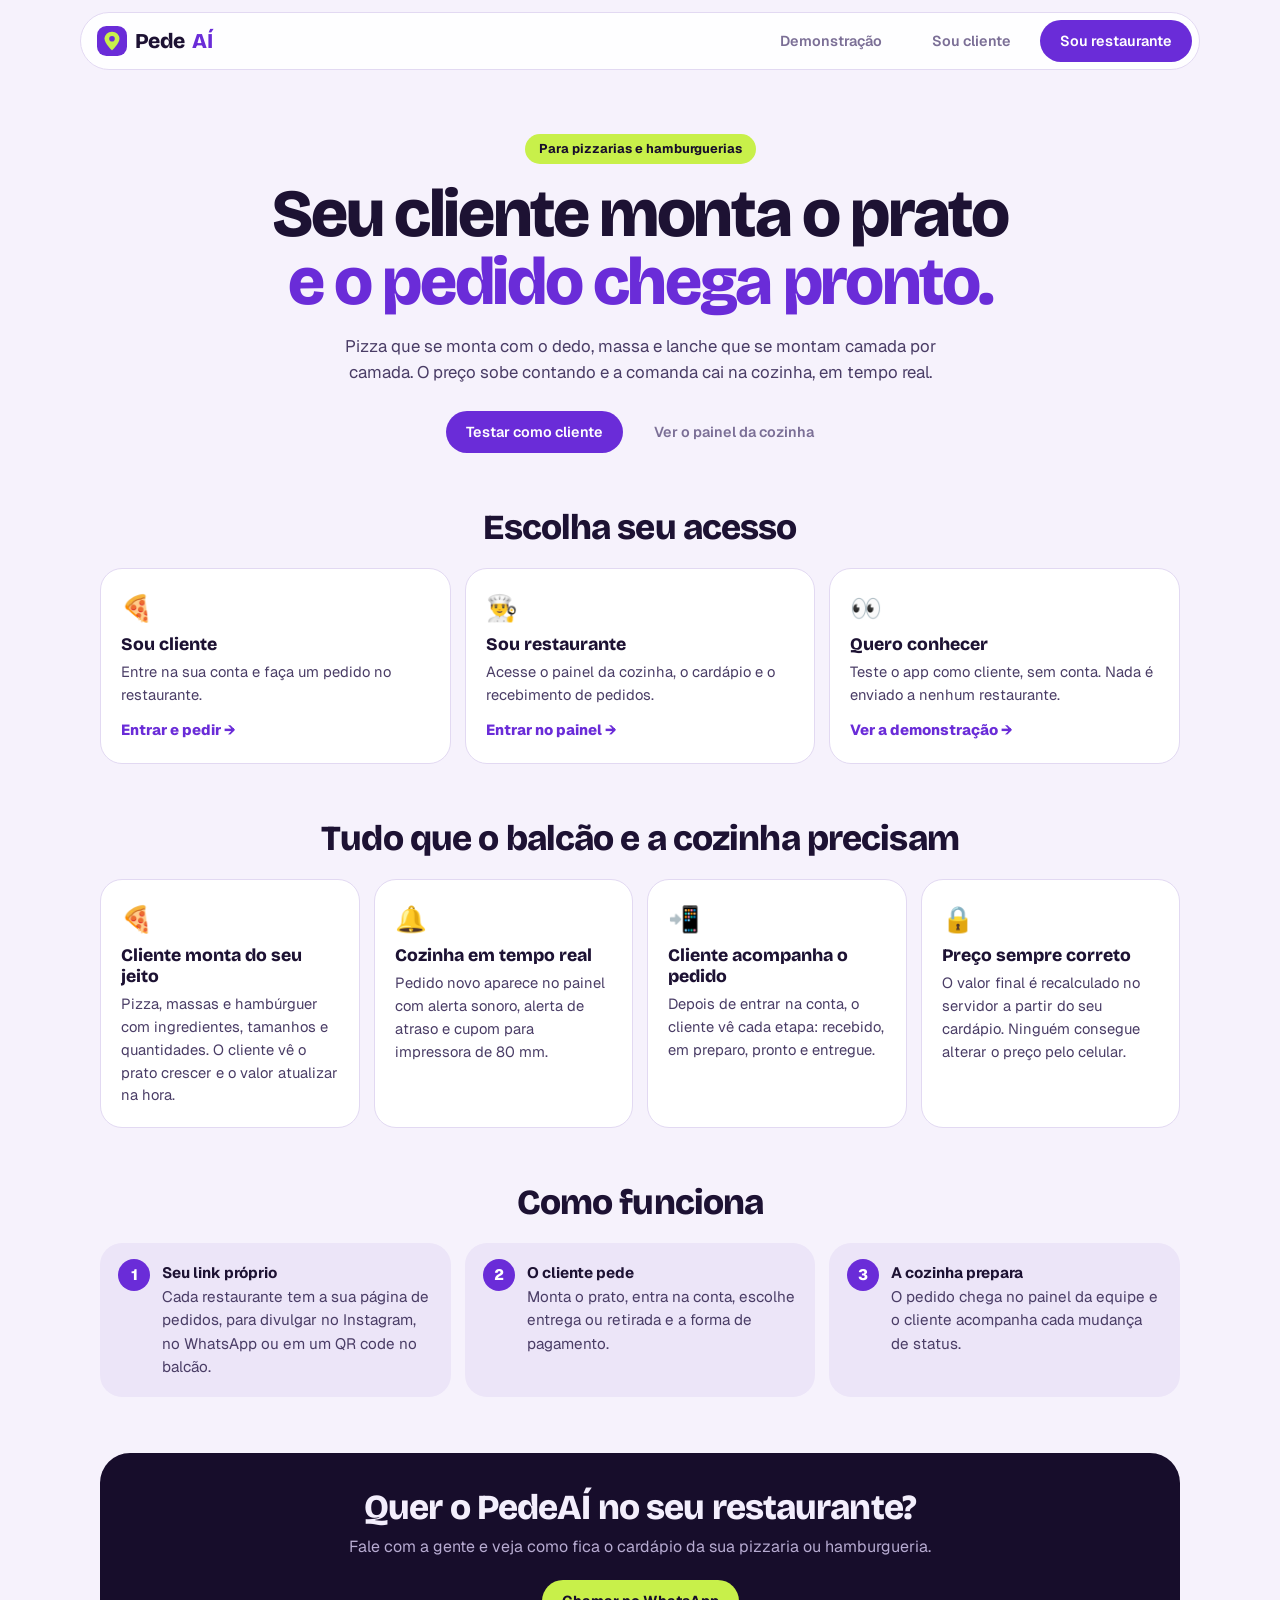
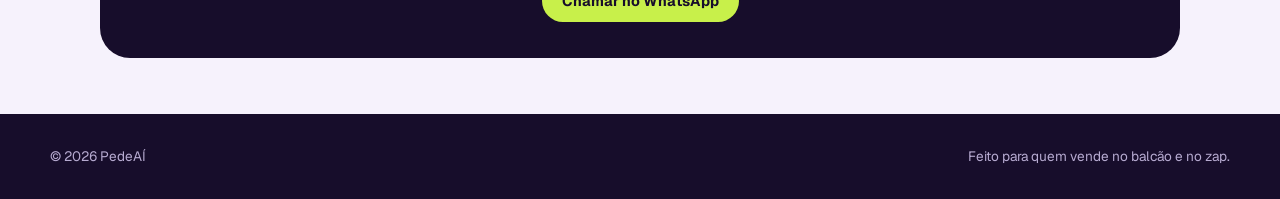
==== commit aa45ca85: "feat: painel da cozinha com login e integração com Supabase - Criação do painel da cozinha (cozinha." ====
--- a/index.html
+++ b/index.html
@@ -4,11 +4,10 @@
 <head>
   <meta charset="utf-8">
   <meta name="viewport" content="width=device-width, initial-scale=1">
-  <title>PedeAÍ · monte, toque e peça</title>
+  <title>PedeAÍ · o app de pedidos da sua pizzaria e hamburgueria</title>
+  <meta name="description" content="PedeAÍ: seu cliente monta a pizza, a massa ou o lanche no celular e o pedido cai direto na cozinha, em tempo real.">
   <link rel="icon"
     href="data:image/svg+xml,<svg xmlns='http://www.w3.org/2000/svg' viewBox='0 0 32 32'><rect width='32' height='32' rx='10' fill='%236A2CD8'/><path d='M16 6c-4.4 0-8 3.4-8 7.6 0 5 8 12.4 8 12.4s8-7.4 8-12.4C24 9.4 20.4 6 16 6z' fill='%23C8F04A'/><circle cx='16' cy='13.6' r='3' fill='%236A2CD8'/></svg>">
-  <meta name="description"
-    content="PedeAÍ: o app de pedidos da sua pizzaria e hamburgueria. Monte a pizza, empilhe o lanche, peça.">
   <link rel="preconnect" href="https://fonts.googleapis.com">
   <link rel="preconnect" href="https://fonts.gstatic.com" crossorigin>
   <link
@@ -19,7 +18,7 @@
 
 <body>
   <nav class="nav">
-    <a class="marca" href="#">
+    <a class="marca" href="index.html">
       <svg class="marca__icone" viewBox="0 0 32 32" aria-hidden="true">
         <rect width="32" height="32" rx="10" class="fundo" />
         <path d="M16 6c-4.4 0-8 3.4-8 7.6 0 5 8 12.4 8 12.4s8-7.400 8-12.400C24 9.400 20.400 6 16 6z" class="pino" />
@@ -27,219 +26,100 @@
       </svg>
       Pede<span class="ai">AÍ</span>
     </a>
-    <a class="botao botao--pequeno" href="#demos">Testar agora</a>
+    <span class="lp-nav">
+      <a class="botao botao--pequeno botao--fantasma" href="demo.html">Demonstração</a>
+      <a class="botao botao--pequeno botao--fantasma" href="pedido.html?entrar">Sou cliente</a>
+      <a class="botao botao--pequeno" href="cozinha.html">Sou restaurante</a>
+    </span>
   </nav>
 
-  <section class="hero">
-    <h1 class="hero__titulo">Seu cliente monta o prato <span class="destaque">e o pedido chega pronto.</span></h1>
-    <p class="hero__sub">Pizza que se monta com o dedo, lanche que empilha camada por camada. O preço sobe contando, a
-      comanda cai na cozinha.</p>
+  <main>
+    <section class="lp-sec lp-hero">
+      <span class="lp-etiqueta">Para pizzarias e hamburguerias</span>
+      <h1>Seu cliente monta o prato <span class="destaque">e o pedido chega pronto.</span></h1>
+      <p>Pizza que se monta com o dedo, massa e lanche que se montam camada por camada. O preço sobe contando e a
+        comanda cai na cozinha, em tempo real.</p>
+      <div class="lp-acoes">
+        <a class="botao" href="demo.html">Testar como cliente</a>
+        <a class="botao botao--fantasma" href="cozinha.html?demo">Ver o painel da cozinha</a>
+      </div>
+    </section>
 
-    <!-- Navegação do carrossel -->
-    <div class="carrossel-nav" id="carrosselNav" role="tablist" aria-label="Escolha o pedido">
-      <button class="carrossel-tab carrossel-tab--active" data-alvo="slidePizza" role="tab" aria-selected="true" aria-controls="slidePizza">
-        <span class="carrossel-tab__icone">🍕</span>
-        <span>Pizza</span>
-      </button>
-      <button class="carrossel-tab" data-alvo="slideMassa" role="tab" aria-selected="false" aria-controls="slideMassa">
-        <span class="carrossel-tab__icone">🍝</span>
-        <span>Massas</span>
-      </button>
-      <button class="carrossel-tab" data-alvo="slideLanche" role="tab" aria-selected="false" aria-controls="slideLanche">
-        <span class="carrossel-tab__icone">🍔</span>
-        <span>Hamburger</span>
-      </button>
-    </div>
+    <section class="lp-sec" aria-labelledby="lpAcessos">
+      <h2 id="lpAcessos">Escolha seu acesso</h2>
+      <div class="lp-grade">
+        <a class="lp-card lp-acesso" href="pedido.html?entrar">
+          <div class="lp-icone" aria-hidden="true">🍕</div>
+          <h3>Sou cliente</h3>
+          <p>Entre na sua conta e faça um pedido no restaurante.</p>
+          <span class="lp-acesso__ir">Entrar e pedir →</span>
+        </a>
+        <a class="lp-card lp-acesso" href="cozinha.html">
+          <div class="lp-icone" aria-hidden="true">👨‍🍳</div>
+          <h3>Sou restaurante</h3>
+          <p>Acesse o painel da cozinha, o cardápio e o recebimento de pedidos.</p>
+          <span class="lp-acesso__ir">Entrar no painel →</span>
+        </a>
+        <a class="lp-card lp-acesso" href="demo.html">
+          <div class="lp-icone" aria-hidden="true">👀</div>
+          <h3>Quero conhecer</h3>
+          <p>Teste o app como cliente, sem conta. Nada é enviado a nenhum restaurante.</p>
+          <span class="lp-acesso__ir">Ver a demonstração →</span>
+        </a>
+      </div>
+    </section>
 
-    <div class="demos demos--carrossel" id="demos">
-      <!-- PIZZA -->
-      <div class="palco" id="slidePizza">
-        <div class="palco__cab"><span class="palco__tipo">Pizza</span><span class="palco__dica">toque para jogar, segure
-            para tirar</span></div>
-        <div class="app" id="appPizza">
-          <div class="app__topo">
-            <div>
-              <div class="app__casa">Pizzaria Demo</div>
-              <div class="app__mesa">Mesa 7</div>
-            </div>
-          </div>
-          <div class="vista">
-            <div class="app__cab">
-              <h2 class="app__titulo">Monte sua pizza</h2>
-              <div class="tamanhos" role="radiogroup" aria-label="Tamanho">
-                <button role="radio" data-tam="P" aria-checked="false">P</button><button role="radio" data-tam="M"
-                  aria-checked="false">M</button><button role="radio" data-tam="G" aria-checked="true">G</button>
-              </div>
-            </div>
-            <div class="pizza" id="pizza">
-              <div class="assador" id="forno">
-                <video class="forno__boca" id="fornoVid" src="imagens/pizza/forno.mp4" muted loop playsinline></video>
-                <video class="forno__fogo" id="fogoVid" src="imagens/pizza/fogo.mp4" muted loop playsinline></video>
-                <div class="forno__brilho" id="brilho"></div>
-              </div>
-              <div class="pizza__anel" id="anel"></div>
-              <div class="pizza__giro" id="pizzaGiro" style="transform:scale(1)">
-                <img class="pizza__base" src="imagens/pizza/pizza-crua.webp" alt="">
-                <img class="pizza__assada" id="assada" src="imagens/pizza/pizza-molho.webp" alt="">
-                <canvas class="pizza__queijo" id="queijoA"></canvas><canvas
-                  class="pizza__queijo pizza__queijo--derretido" id="queijoAd"></canvas>
-                <canvas class="pizza__queijo" id="queijoB"></canvas><canvas
-                  class="pizza__queijo pizza__queijo--derretido" id="queijoBd"></canvas>
-                <div class="pizza__cobertura" id="cobertura">
-                  <canvas class="pizza__molho" id="molho-catupiry"></canvas><canvas class="pizza__molho"
-                    id="molho-cheddar"></canvas>
-                </div>
-              </div>
-            </div>
-            <p class="app__dica" id="dica-pizza" aria-live="polite">Toque num ingrediente para adicionar</p>
-            <div class="ingredientes" id="ingPizza"></div>
-          </div>
-          <div class="app__rodape">
-            <button class="pedir" id="pedir-pizza" type="button"><span class="pedir__barra"
-                id="barra-pizza"></span><span id="pedirTexto-pizza">Adicionar ao pedido</span><span class="pedir__preco"
-                id="preco-pizza">R$ 0,00</span></button>
-          </div>
-          <aside class="comanda" id="comanda-pizza" hidden>
-            <div class="comanda__cab"><span>Cozinha</span><span>agora</span></div>
-            <div class="comanda__num" id="comandaNum-pizza"></div>
-            <div class="comanda__itens" id="comandaItens-pizza"></div>
-            <div class="comanda__pago">✓ Pedido enviado</div>
-          </aside>
-        </div>
+    <section class="lp-sec" aria-labelledby="lpRecursos">
+      <h2 id="lpRecursos">Tudo que o balcão e a cozinha precisam</h2>
+      <div class="lp-grade">
+        <article class="lp-card">
+          <div class="lp-icone" aria-hidden="true">🍕</div>
+          <h3>Cliente monta do seu jeito</h3>
+          <p>Pizza, massas e hambúrguer com ingredientes, tamanhos e quantidades. O cliente vê o prato crescer e o
+            valor atualizar na hora.</p>
+        </article>
+        <article class="lp-card">
+          <div class="lp-icone" aria-hidden="true">🔔</div>
+          <h3>Cozinha em tempo real</h3>
+          <p>Pedido novo aparece no painel com alerta sonoro, alerta de atraso e cupom para impressora de 80 mm.</p>
+        </article>
+        <article class="lp-card">
+          <div class="lp-icone" aria-hidden="true">📲</div>
+          <h3>Cliente acompanha o pedido</h3>
+          <p>Depois de entrar na conta, o cliente vê cada etapa: recebido, em preparo, pronto e entregue.</p>
+        </article>
+        <article class="lp-card">
+          <div class="lp-icone" aria-hidden="true">🔒</div>
+          <h3>Preço sempre correto</h3>
+          <p>O valor final é recalculado no servidor a partir do seu cardápio. Ninguém consegue alterar o preço pelo
+            celular.</p>
+        </article>
       </div>
+    </section>
 
-      <!-- MASSAS -->
-      <div class="palco palco--massas" id="slideMassa">
-        <div class="palco__cab"><span class="palco__tipo">Massas</span><span class="palco__dica">escolha o molho e os ingredientes</span></div>
-        <div class="app app--massa" id="appMassa">
-          <div class="app__topo app__topo--massa">
-            <div>
-              <div class="app__casa">Cantina da Nonna</div>
-              <div class="app__mesa">Retirada · demonstração</div>
-            </div>
-          </div>
-          <!-- ETAPA RECHEIO -->
-          <div class="vista vista--massa" id="vistaRecheio">
-            <div class="massa__stepper" role="tablist" aria-label="Etapas" id="massaStepper">
-              <div class="massa__step massa__step--active" data-etapa="1"><span class="massa__step-num">1</span><span>Recheio</span></div>
-              <div class="massa__step" data-etapa="2"><span class="massa__step-num">2</span><span>Molho</span></div>
-              <div class="massa__step" data-etapa="3"><span class="massa__step-num">3</span><span>Massa</span></div>
-              <div class="massa__step" data-etapa="4"><span class="massa__step-num">4</span><span>Finalizar</span></div>
-            </div>
-            <div class="massa__cab" id="massaCab">
-              <h2 class="massa__titulo" id="massaTitulo">Escolha o recheio</h2>
-              <p class="massa__sub" id="massaSub">Coloque quantos quiser · 2 toques é dupla</p>
-            </div>
-            <div class="massa__prato-box" id="massaPratoBox">
-              <div class="massa" id="massa">
-                <img class="massa__panela" id="massaPanela" src="imagens/massas/frigideira.webp" alt="Frigideira">
-                <div class="massa__conteudo" id="massaConteudo"></div>
-                <!-- camadas que aparecem nas etapas seguintes -->
-                <img class="massa__camada-molho" id="massaMolhoImg" src="" alt="" hidden>
-                <img class="massa__camada-tipo" id="massaTipoImg" src="" alt="" hidden>
-              </div>
-            </div>
-            <p class="massa__legenda" id="massaLegenda">Seu prato aparece aqui</p>
-            <p class="massa__instrucao" id="dica-massa">Toque nas cubas para jogar na frigideira</p>
-            <!-- Etapa 1: grid de ingredientes -->
-            <div id="massaEtapa1">
-              <div class="massa__tabs" id="massaTabs" role="tablist" aria-label="Categorias">
-                <button type="button" class="massa__tab massa__tab--active" data-cat="carnes">Carnes</button>
-                <button type="button" class="massa__tab" data-cat="legumes">Legumes</button>
-                <button type="button" class="massa__tab" data-cat="queijos">Queijos</button>
-                <button type="button" class="massa__tab" data-cat="temperos">Temperos</button>
-              </div>
-              <div class="massa__cubas" id="ingMassa"></div>
-            </div>
-            <!-- Etapa 2: seleção de molho -->
-            <div id="massaEtapa2" hidden>
-              <p class="massa__sub" style="text-align:center;margin-bottom:12px">Toque no molho para adicionar</p>
-              <div class="massa__cubas massa__cubas--molho" id="ingMolho"></div>
-            </div>
-            <!-- Etapa 3: tipo de massa -->
-            <div id="massaEtapa3" hidden>
-              <p class="massa__sub" style="text-align:center;margin-bottom:12px">Toque no tipo de massa</p>
-              <div class="massa__cubas massa__cubas--tipo" id="ingTipoMassa"></div>
-            </div>
-            <!-- Etapa 4: finalizações -->
-            <div id="massaEtapa4" hidden>
-              <p class="massa__sub" style="text-align:center;margin-bottom:12px">Toque para finalizar o prato</p>
-              <div class="massa__cubas massa__cubas--final" id="ingFinal"></div>
-              <!-- prato pronto aparece aqui -->
-              <div class="massa__prato-pronto" id="massaPratoFinal" hidden>
-                <img id="massaPratoFinalImg" src="" alt="Prato pronto" class="massa__prato-pronto-img">
-              </div>
-            </div>
-          </div>
-          <div class="app__rodape">
-            <button class="pedir pedir--massa" id="pedir-massa" type="button">
-              <span class="pedir__barra" id="barra-massa"></span>
-              <span id="pedirTexto-massa">Próximo: molho →</span>
-              <span class="pedir__preco" id="preco-massa">R$ 29,00</span>
-            </button>
-          </div>
-          <aside class="comanda" id="comanda-massa" hidden>
-            <div class="comanda__cab"><span>Cozinha</span><span>agora</span></div>
-            <div class="comanda__num" id="comandaNum-massa"></div>
-            <div class="comanda__itens" id="comandaItens-massa"></div>
-            <div class="comanda__pago">✓ Pedido enviado</div>
-          </aside>
-        </div>
+    <section class="lp-sec" aria-labelledby="lpComo">
+      <h2 id="lpComo">Como funciona</h2>
+      <ol class="lp-passos">
+        <li><strong>Seu link próprio</strong>Cada restaurante tem a sua página de pedidos, para divulgar no Instagram,
+          no WhatsApp ou em um QR code no balcão.</li>
+        <li><strong>O cliente pede</strong>Monta o prato, entra na conta, escolhe entrega ou retirada e a forma de
+          pagamento.</li>
+        <li><strong>A cozinha prepara</strong>O pedido chega no painel da equipe e o cliente acompanha cada mudança de
+          status.</li>
+      </ol>
+    </section>
+
+    <section class="lp-sec">
+      <div class="lp-cta">
+        <h2>Quer o PedeAÍ no seu restaurante?</h2>
+        <p>Fale com a gente e veja como fica o cardápio da sua pizzaria ou hamburgueria.</p>
+        <!-- TROQUE 55XXXXXXXXXXX pelo seu WhatsApp (55 + DDD + número) -->
+        <a class="botao" href="https://wa.me/55XXXXXXXXXXX?text=Quero%20conhecer%20o%20PedeA%C3%8D" rel="noopener">Chamar no WhatsApp</a>
       </div>
+    </section>
+  </main>
 
-      <!-- LANCHE -->
-      <div class="palco palco--lanche" id="slideLanche">
-        <div class="palco__cab"><span class="palco__tipo">Hamburger</span><span class="palco__dica">cada toque empilha
-            uma camada</span></div>
-        <div class="app" id="appLanche">
-          <div class="app__topo">
-            <div>
-              <div class="app__casa">Hamburgueria Demo</div>
-              <div class="app__mesa">Mesa 7</div>
-            </div>
-          </div>
-          <div class="vista">
-            <div class="app__cab">
-              <h2 class="app__titulo">Monte seu hamburger</h2>
-            </div>
-            <div class="lanche" id="lanche">
-              <div class="lanche__pilha" id="pilha"></div>
-              <div class="lanche__chapa" id="chapa"></div>
-              <div class="palito" id="palito" hidden><span class="palito__vara"></span><svg class="palito__bandeira"
-                  viewBox="0 0 40 27">
-                  <path class="pano" d="M0 0h40l-8 13.500L40 27H0z" /><text x="5" y="18" font-size="11"
-                    font-weight="800" class="txt">AÍ</text>
-                </svg></div>
-            </div>
-            <p class="app__dica" id="dica-lanche" aria-live="polite"></p>
-            <div class="paes" id="paes" role="radiogroup" aria-label="Pão"></div>
-            <div class="ingredientes" id="ingLanche" style="margin-top:10px"></div>
-          </div>
-          <div class="app__rodape">
-            <button class="pedir" id="pedir-lanche" type="button"><span class="pedir__barra"
-                id="barra-lanche"></span><span id="pedirTexto-lanche">Adicionar ao pedido</span><span
-                class="pedir__preco" id="preco-lanche">R$ 0,00</span></button>
-          </div>
-          <aside class="comanda" id="comanda-lanche" hidden>
-            <div class="comanda__cab"><span>Cozinha</span><span>agora</span></div>
-            <div class="comanda__num" id="comandaNum-lanche"></div>
-            <div class="comanda__itens" id="comandaItens-lanche"></div>
-            <div class="comanda__pago">✓ Pedido enviado</div>
-          </aside>
-        </div>
-      </div>
-    </div>
-    <!-- Pontinhos indicadores do carrossel -->
-    <div class="carrossel-dots" id="carrosselDots" aria-hidden="true">
-      <span class="carrossel-dot carrossel-dot--active"></span>
-      <span class="carrossel-dot"></span>
-      <span class="carrossel-dot"></span>
-    </div>
-  </section>
-
-  <div class="calor" id="calor"></div>
   <footer class="rodape"><span>© 2026 PedeAÍ</span><span>Feito para quem vende no balcão e no zap.</span></footer>
-  <script src="app.js"></script>
 </body>
 
-</html>+</html>
--- a/style.css
+++ b/style.css
@@ -1236,14 +1236,15 @@
 
 .massa__conteudo {
   position: absolute;
-  top: 14px;
+  top: 22px;
   left: 50%;
   transform: translateX(-50%);
-  width: 136px;
-  height: 136px;
+  width: 128px;
+  height: 128px;
   border-radius: 50%;
   pointer-events: none;
-  overflow: hidden
+  overflow: hidden;
+  z-index: 4
 }
 
 .massa-peca {
@@ -1252,7 +1253,25 @@
   height: 28px;
   object-fit: contain;
   filter: drop-shadow(0 2px 4px rgba(0, 0, 0, .4));
-  transform-origin: center center
+  transform-origin: center center;
+  z-index: 5;
+}
+
+/* Temperos: partículas bem pequenas, parecem pó */
+.massa-peca {
+  position: absolute;
+  width: 28px;
+}
+
+/* Temperos: partículas bem pequenas, parecem pó */
+.massa-peca.tempero {
+  width: 5px !important;
+  height: 5px !important;
+}
+
+.massa-peca img {
+  width: 100%;
+  height: auto;
 }
 
 .massa__legenda {
@@ -1485,11 +1504,11 @@
 /* Camadas sobre a frigideira */
 .massa__camada-molho {
   position: absolute;
-  top: 14px;
+  top: 22px;
   left: 50%;
   transform: translateX(-50%);
-  width: 136px;
-  height: 136px;
+  width: 128px;
+  height: 128px;
   object-fit: cover;
   border-radius: 50%;
   pointer-events: none;
@@ -1498,17 +1517,44 @@
 
 .massa__camada-tipo {
   position: absolute;
-  top: 14px;
+  top: 22px;
   left: 50%;
   transform: translateX(-50%);
-  width: 130px;
-  height: 130px;
+  width: 124px;
+  height: 124px;
   object-fit: contain;
   border-radius: 50%;
   pointer-events: none;
   z-index: 3
 }
 
+/* Container dedicado para o desenho do queijo — posicionado sobre a frigideira */
+.massa__queijo-wrapper {
+  position: absolute;
+  pointer-events: none;
+  z-index: 4;
+  border-radius: 50%;
+}
+
+.massa__queijo-wrapper canvas {
+  display: block;
+  width: 100%;
+  height: 100%;
+}
+
+/* Canvas do queijo depositado pela bisnaga na frigideira de massa */
+.massa__molho {
+  position: absolute;
+  top: 50%;
+  left: 50%;
+  transform: translate(-50%, -50%);
+  width: 100%;
+  height: 100%;
+  border-radius: 50%;
+  pointer-events: none;
+  z-index: 4;
+}
+
 /* Molho borbulhando */
 .massa-bolha {
   position: absolute;
@@ -1518,20 +1564,58 @@
   z-index: 4
 }
 
-/* Prato pronto */
+/* Prato pronto — tamanho/posição são definidos pelo JS (mostrarPratoFinal),
+   sem translate, para a animação de scale não deslocar o prato */
 .massa__prato-pronto {
-  display: flex;
-  justify-content: center;
-  align-items: center;
-  padding: 16px 0 8px
+  position: absolute;
+  top: 50%;
+  left: 50%;
+  width: 170px;
+  height: 170px;
+  margin: -85px 0 0 -85px;
+  z-index: 10;
+  pointer-events: none;
 }
 
 .massa__prato-pronto-img {
-  width: 180px;
-  height: 180px;
+  position: absolute;
+  inset: 0;
+  width: 100%;
+  height: 100%;
   object-fit: contain;
   border-radius: 50%;
-  filter: drop-shadow(0 8px 16px rgba(40, 20, 10, .3))
+  z-index: 1;
+  filter: drop-shadow(0 6px 12px rgba(40, 20, 10, .35));
+}
+
+/* Cena com a comida dentro do prato (elementos criados pelo JS) */
+.prato-cena {
+  position: absolute;
+  inset: 0;
+  z-index: 2;
+  pointer-events: none;
+}
+
+.prato-cena>* {
+  position: absolute;
+  pointer-events: none;
+  max-width: none;
+}
+
+.prato-molho {
+  border-radius: 50%;
+  object-fit: cover;
+}
+
+.prato-tipo {
+  border-radius: 50%;
+  object-fit: contain;
+}
+
+.prato-ing {
+  object-fit: contain;
+  transform-origin: center center;
+  filter: drop-shadow(0 1px 2px rgba(0, 0, 0, .35));
 }
 
 /* Cubas de molho/tipo/final */
@@ -1557,7 +1641,8 @@
 
 .massa__cubas--final {
   grid-template-columns: repeat(3, 1fr);
-  gap: 16px 8px
+  gap: 16px 8px;
+  position: relative;
 }
 
 /* Seleção ativa nas cubas de molho/tipo/final */
@@ -1615,20 +1700,38 @@
    ================================================================ */
 
 /* Hero mais compacto */
-.hero { padding: 24px 0 0 !important; }
-.hero__sub { margin-top: 6px !important; }
+.hero {
+  padding: 24px 0 0 !important;
+}
+
+.hero__sub {
+  margin-top: 6px !important;
+}
 
 /* Carrossel nav compacto */
-.carrossel-nav { margin-top: 8px !important; padding: 4px !important; }
-.carrossel-tab { padding: 6px 6px 5px !important; }
-.carrossel-tab__icone { font-size: 1.1rem !important; }
-.carrossel-dots { margin-top: 6px !important; }
+.carrossel-nav {
+  margin-top: 8px !important;
+  padding: 4px !important;
+}
+
+.carrossel-tab {
+  padding: 6px 6px 5px !important;
+}
+
+.carrossel-tab__icone {
+  font-size: 1.1rem !important;
+}
+
+.carrossel-dots {
+  margin-top: 6px !important;
+}
 
 /* Palco: altura máxima, sem overflow externo */
-.demos--carrossel > .palco {
+.demos--carrossel>.palco {
   display: flex !important;
   flex-direction: column !important;
-  align-items: stretch !important;   /* card ocupa toda a largura */
+  align-items: stretch !important;
+  /* card ocupa toda a largura */
   height: calc(100vh - 155px) !important;
   min-height: 400px !important;
   overflow: hidden !important;
@@ -1637,7 +1740,9 @@
   gap: 8px !important;
 }
 
-.demos--carrossel > .palco > .palco__cab { flex-shrink: 0 !important; }
+.demos--carrossel>.palco>.palco__cab {
+  flex-shrink: 0 !important;
+}
 
 /* App: flex-column, preenche palco inteiramente — sem max-width limitante */
 .demos--carrossel .app {
@@ -1659,7 +1764,9 @@
   padding: 4px 16px 10px !important;
 }
 
-.demos--carrossel .pedir { min-height: 46px !important; }
+.demos--carrossel .pedir {
+  min-height: 46px !important;
+}
 
 /* Vista: sem scroll — tudo deve caber */
 .demos--carrossel .vista {
@@ -1729,9 +1836,18 @@
   height: 33px !important;
 }
 
-.demos--carrossel .chip { padding: 4px 0 3px !important; }
-.demos--carrossel .chip-nome { font-size: .62rem !important; }
-.demos--carrossel .chip-preco { font-size: .56rem !important; margin-top: -1px !important; }
+.demos--carrossel .chip {
+  padding: 4px 0 3px !important;
+}
+
+.demos--carrossel .chip-nome {
+  font-size: .62rem !important;
+}
+
+.demos--carrossel .chip-preco {
+  font-size: .56rem !important;
+  margin-top: -1px !important;
+}
 
 /* Botões de tamanho P/M/G */
 .demos--carrossel .tamanhos button {
@@ -1739,7 +1855,10 @@
   height: 32px !important;
   font-size: .8rem !important;
 }
-.demos--carrossel .tamanhos { gap: 4px !important; }
+
+.demos--carrossel .tamanhos {
+  gap: 4px !important;
+}
 
 /* ================================================================
    HAMBURGER — 2 colunas: burger à esquerda, pão + ingredientes à direita
@@ -1838,6 +1957,7 @@
   min-height: 200px !important;
   padding: 12px 10px 10px !important;
   align-self: start !important;
+  position: relative !important;
 }
 
 /* Título da etapa: coluna direita, linha 2 */
@@ -1874,7 +1994,9 @@
 .demos--carrossel #slideMassa #massaEtapa1::-webkit-scrollbar,
 .demos--carrossel #slideMassa #massaEtapa2::-webkit-scrollbar,
 .demos--carrossel #slideMassa #massaEtapa3::-webkit-scrollbar,
-.demos--carrossel #slideMassa #massaEtapa4::-webkit-scrollbar { width: 3px; }
+.demos--carrossel #slideMassa #massaEtapa4::-webkit-scrollbar {
+  width: 3px;
+}
 
 .demos--carrossel #slideMassa #massaEtapa1::-webkit-scrollbar-thumb,
 .demos--carrossel #slideMassa #massaEtapa2::-webkit-scrollbar-thumb,
@@ -1897,29 +2019,40 @@
   height: 240px !important;
 }
 
-.demos--carrossel .massa__panela { width: 185px !important; }
+.demos--carrossel .massa__panela {
+  width: 185px !important;
+}
 
 .demos--carrossel .massa__conteudo {
-  width: 128px !important;
-  height: 128px !important;
-  top: 14px !important;
+  width: 120px !important;
+  height: 120px !important;
+  top: 20px !important;
+  z-index: 4 !important;
 }
 
 .demos--carrossel .massa__camada-molho {
-  width: 128px !important;
-  height: 128px !important;
-  top: 14px !important;
+  width: 120px !important;
+  height: 120px !important;
+  top: 20px !important;
+  z-index: 2 !important;
 }
 
 .demos--carrossel .massa__camada-tipo {
-  width: 122px !important;
-  height: 122px !important;
-  top: 14px !important;
+  width: 116px !important;
+  height: 116px !important;
+  top: 20px !important;
+  z-index: 3 !important;
 }
 
 /* Título e sub da etapa compactos */
-.demos--carrossel .massa__titulo { font-size: 1.05rem !important; }
-.demos--carrossel .massa__sub { font-size: .7rem !important; margin-top: 1px !important; }
+.demos--carrossel .massa__titulo {
+  font-size: 1.05rem !important;
+}
+
+.demos--carrossel .massa__sub {
+  font-size: .7rem !important;
+  margin-top: 1px !important;
+}
 
 /* Step compacto */
 .demos--carrossel .massa__step {
@@ -1970,7 +2103,9 @@
   max-width: 60px !important;
 }
 
-.demos--carrossel .cuba-preco { font-size: .6rem !important; }
+.demos--carrossel .cuba-preco {
+  font-size: .6rem !important;
+}
 
 
 /* ================================================================
@@ -1982,7 +2117,7 @@
 @media (max-width: 767px) {
 
   /* Palco: sem altura fixa — rola livremente */
-  .demos--carrossel > .palco {
+  .demos--carrossel>.palco {
     height: auto !important;
     min-height: 90vh !important;
     overflow-y: auto !important;
@@ -2011,6 +2146,7 @@
   .demos--carrossel #slidePizza .app__cab {
     display: flex !important;
   }
+
   .demos--carrossel #slidePizza .pizza {
     max-width: 300px !important;
     width: 100% !important;
@@ -2019,12 +2155,14 @@
     grid-column: unset !important;
     grid-row: unset !important;
   }
+
   .demos--carrossel #slidePizza .app__dica {
     text-align: center !important;
     margin-top: 6px !important;
     grid-column: unset !important;
     grid-row: unset !important;
   }
+
   .demos--carrossel #slidePizza .ingredientes {
     grid-template-columns: repeat(5, 1fr) !important;
     grid-column: unset !important;
@@ -2042,26 +2180,31 @@
     grid-column: unset !important;
     grid-row: unset !important;
   }
+
   .demos--carrossel #slideLanche .app__dica {
     text-align: center !important;
     grid-column: unset !important;
     grid-row: unset !important;
   }
+
   .demos--carrossel #slideLanche .paes {
     grid-column: unset !important;
     grid-row: unset !important;
     margin-top: 10px !important;
     gap: 6px !important;
   }
+
   .demos--carrossel .paes button {
     min-height: 52px !important;
     padding: 6px 4px 5px !important;
     font-size: .72rem !important;
   }
+
   .demos--carrossel .paes button img {
     width: 40px !important;
     height: 20px !important;
   }
+
   .demos--carrossel #slideLanche .ingredientes {
     grid-template-columns: repeat(5, 1fr) !important;
     grid-column: unset !important;
@@ -2074,17 +2217,20 @@
     grid-column: unset !important;
     grid-row: unset !important;
   }
+
   .demos--carrossel #slideMassa .massa__prato-box {
     grid-column: unset !important;
     grid-row: unset !important;
     min-height: 250px !important;
     padding: 16px 8px 8px !important;
   }
+
   .demos--carrossel #slideMassa .massa__cab {
     grid-column: unset !important;
     grid-row: unset !important;
     margin-bottom: 12px !important;
   }
+
   .demos--carrossel #slideMassa .massa__instrucao {
     grid-column: unset !important;
     grid-row: unset !important;
@@ -2093,6 +2239,7 @@
     margin-bottom: 12px !important;
     font-size: .84rem !important;
   }
+
   .demos--carrossel #slideMassa #massaEtapa1,
   .demos--carrossel #slideMassa #massaEtapa2,
   .demos--carrossel #slideMassa #massaEtapa3,
@@ -2102,6 +2249,7 @@
     overflow-y: visible !important;
     max-height: none !important;
   }
+
   .demos--carrossel #slideMassa .massa__legenda {
     display: block !important;
   }
@@ -2111,28 +2259,40 @@
     width: 200px !important;
     height: 260px !important;
   }
-  .demos--carrossel .massa__panela { width: 200px !important; }
+
+  .demos--carrossel .massa__panela {
+    width: 200px !important;
+  }
+
   .demos--carrossel .massa__conteudo {
-    width: 136px !important;
-    height: 136px !important;
-    top: 14px !important;
-  }
+    width: 128px !important;
+    height: 128px !important;
+    top: 22px !important;
+    z-index: 4 !important;
+  }
+
   .demos--carrossel .massa__camada-molho {
-    width: 136px !important;
-    height: 136px !important;
-    top: 14px !important;
-  }
+    width: 128px !important;
+    height: 128px !important;
+    top: 22px !important;
+    z-index: 2 !important;
+  }
+
   .demos--carrossel .massa__camada-tipo {
-    width: 130px !important;
-    height: 130px !important;
-    top: 14px !important;
-  }
+    width: 124px !important;
+    height: 124px !important;
+    top: 22px !important;
+    z-index: 3 !important;
+  }
+
   .demos--carrossel .massa__cubas--molho {
     grid-template-columns: repeat(3, 1fr) !important;
   }
+
   .demos--carrossel .massa__cubas--tipo {
     grid-template-columns: repeat(4, 1fr) !important;
   }
+
   .demos--carrossel .massa__cubas--final {
     grid-template-columns: repeat(3, 1fr) !important;
   }
@@ -2142,13 +2302,24 @@
     width: 52px !important;
     height: 52px !important;
   }
+
   .demos--carrossel .chip-art {
     width: 48px !important;
     height: 40px !important;
   }
-  .demos--carrossel .chip { padding: 7px 0 4px !important; }
-  .demos--carrossel .chip-nome { font-size: .7rem !important; }
-  .demos--carrossel .chip-preco { font-size: .62rem !important; margin-top: -3px !important; }
+
+  .demos--carrossel .chip {
+    padding: 7px 0 4px !important;
+  }
+
+  .demos--carrossel .chip-nome {
+    font-size: .7rem !important;
+  }
+
+  .demos--carrossel .chip-preco {
+    font-size: .62rem !important;
+    margin-top: -3px !important;
+  }
 
   /* Botões P/M/G originais */
   .demos--carrossel .tamanhos button {
@@ -2156,13 +2327,699 @@
     height: 36px !important;
     font-size: 1rem !important;
   }
-  .demos--carrossel .tamanhos { gap: 4px !important; }
+
+  .demos--carrossel .tamanhos {
+    gap: 4px !important;
+  }
 
   /* Título e sub das massas */
-  .demos--carrossel .massa__titulo { font-size: 1.45rem !important; }
-  .demos--carrossel .massa__sub { font-size: .8rem !important; }
-  .demos--carrossel .massa__step { font-size: .78rem !important; padding: 6px 8px !important; }
-  .demos--carrossel .cuba-art { width: 54px !important; height: 54px !important; }
-  .demos--carrossel .cuba-nome { font-size: .72rem !important; min-height: 2.4em !important; max-width: 66px !important; }
-  .demos--carrossel .cuba-preco { font-size: .68rem !important; }
-}
+  .demos--carrossel .massa__titulo {
+    font-size: 1.45rem !important;
+  }
+
+  .demos--carrossel .massa__sub {
+    font-size: .8rem !important;
+  }
+
+  .demos--carrossel .massa__step {
+    font-size: .78rem !important;
+    padding: 6px 8px !important;
+  }
+
+  .demos--carrossel .cuba-art {
+    width: 54px !important;
+    height: 54px !important;
+  }
+
+  .demos--carrossel .cuba-nome {
+    font-size: .72rem !important;
+    min-height: 2.4em !important;
+    max-width: 66px !important;
+  }
+
+  .demos--carrossel .cuba-preco {
+    font-size: .68rem !important;
+  }
+}
+
+/* ================================================================
+   AJUSTES MOBILE (toque, barra do navegador, telas pequenas)
+   ================================================================ */
+
+/* Segurar o dedo numa cuba (remover ingrediente) não pode abrir
+   menu de imagem, selecionar texto nem arrastar a figura */
+.cuba-btn {
+  touch-action: manipulation;
+  -webkit-touch-callout: none;
+  -webkit-user-select: none;
+  user-select: none;
+  -webkit-tap-highlight-color: transparent;
+}
+
+.cuba-art,
+.cuba-item-img,
+.massa__prato-pronto,
+.prato-cena>* {
+  -webkit-user-drag: none;
+  -webkit-touch-callout: none;
+  -webkit-user-select: none;
+  user-select: none;
+}
+
+/* 100vh no celular inclui a área da barra de endereço (conteúdo fica cortado).
+   100dvh acompanha a altura realmente visível. */
+@supports (height: 100dvh) {
+  @media (min-width: 768px) {
+    .demos--carrossel>.palco {
+      height: calc(100dvh - 155px) !important;
+    }
+  }
+
+  @media (max-width: 767px) {
+    .demos--carrossel>.palco {
+      min-height: 90dvh !important;
+    }
+  }
+}
+
+/* Telas estreitas (iPhone SE, Androids pequenos: 320–380px) */
+@media (max-width: 380px) {
+  .demos--carrossel>.palco {
+    padding: 12px 6px 16px !important;
+  }
+
+  .demos--carrossel .vista,
+  .demos--carrossel #slidePizza .vista,
+  .demos--carrossel #slideLanche .vista,
+  .demos--carrossel #slideMassa .vista {
+    padding: 0 8px !important;
+  }
+
+  .demos--carrossel #slideMassa .massa__stepper {
+    gap: 2px;
+    padding: 4px;
+  }
+
+  .demos--carrossel #slideMassa .massa__step {
+    font-size: .66rem !important;
+    padding: 5px 3px !important;
+    gap: 3px;
+  }
+
+  .demos--carrossel #slideMassa .massa__step-num {
+    width: 16px;
+    height: 16px;
+    font-size: .62rem;
+  }
+
+  .demos--carrossel #slideMassa .massa__titulo {
+    font-size: 1.25rem !important;
+  }
+}
+
+
+/* ================================================================
+   PROPORÇÕES DA FRIGIDEIRA DE MASSAS
+   Tudo deriva de --pan (largura da frigideira). Medido nas imagens de referência:
+   molho ≈ 75% da frigideira e CENTRALIZADO no corpo dela (centro = --pan / 2).
+   Antes: molho 64% e top fixo de 22px, o que deixava o molho pequeno e ~14px
+   acima do centro (a frigideira tem o cabo, então altura/2 não é o centro).
+   ================================================================ */
+.demos--carrossel .massa {
+  --pan: 185px;
+  --molho: calc(var(--pan) * .75);
+  --tipo: calc(var(--pan) * .73);
+  width: var(--pan) !important;
+  height: calc(var(--pan) * 1.3) !important;
+}
+
+@media (max-width: 767px) {
+  .demos--carrossel .massa {
+    --pan: 200px;
+  }
+}
+
+.demos--carrossel .massa__panela {
+  width: var(--pan) !important;
+}
+
+.demos--carrossel .massa__conteudo,
+.demos--carrossel .massa__camada-molho {
+  width: var(--molho) !important;
+  height: var(--molho) !important;
+  top: calc(var(--pan) / 2 - var(--molho) / 2) !important;
+}
+
+.demos--carrossel .massa__camada-tipo {
+  width: var(--tipo) !important;
+  height: var(--tipo) !important;
+  top: calc(var(--pan) / 2 - var(--tipo) / 2) !important;
+}
+
+
+/* Molho por cima da massa no prato final: sólido no centro, esmaece nas bordas.
+   --molho-solido = até que fração do raio o molho é 100% opaco (menor = mais massa à mostra) */
+.prato-cena {
+  --molho-solido: 80%;
+  --filme-opacidade: .42;
+  --queijo-opacidade: .85;
+}
+
+.prato-molho--topo {
+  -webkit-mask-image: radial-gradient(circle closest-side, #000 0%, #000 var(--molho-solido), transparent 100%);
+  mask-image: radial-gradient(circle closest-side, #000 0%, #000 var(--molho-solido), transparent 100%);
+}
+
+/* Filme de molho sobre os ingredientes (densidade controlada por --filme-opacidade) */
+.prato-molho--filme {
+  opacity: var(--filme-opacidade);
+  -webkit-mask-image: radial-gradient(circle closest-side, #000 0%, #000 var(--molho-solido), transparent 100%);
+  mask-image: radial-gradient(circle closest-side, #000 0%, #000 var(--molho-solido), transparent 100%);
+}
+
+/* Queijo (cheddar/catupiry) no prato final: levemente translúcido e sob o filme de
+   molho, para parecer misturado ao prato e não colado por cima */
+.prato-queijo {
+  opacity: var(--queijo-opacidade);
+}
+
+
+/* ================= EXTRAS DA MONTAGEM DE MASSAS ================= */
+.massa-ferr { display: flex; flex-wrap: wrap; align-items: center; gap: 6px; margin-top: 8px; }
+.massa-ferr button { font: 600 .72rem var(--font-body, inherit); padding: 6px 10px; border: 1px solid #e3d6c6; border-radius: 999px; background: #fff; color: #261a14; cursor: pointer; touch-action: manipulation; }
+.massa-ferr button[aria-pressed="true"] { background: #261a14; color: #fff; }
+.massa-ferr .massa-sug { background: #f6edde; }
+.massa-ferr__rot { font-size: .72rem; color: #75675c; }
+.cuba-alerg { font-size: .55rem; color: #75675c; margin-top: 1px; }
+
+.massa-resumo { position: absolute; inset: 0; z-index: 60; display: flex; align-items: center; justify-content: center; padding: 14px; background: rgba(38, 26, 20, .55); border-radius: inherit; }
+.massa-resumo__card { width: 100%; max-width: 340px; max-height: 100%; overflow-y: auto; background: #fff; border-radius: 18px; padding: 16px; color: #261a14; box-shadow: 0 12px 40px rgba(0, 0, 0, .3); }
+.massa-resumo__card h3 { font: 800 1.15rem var(--font-display, inherit); margin: 0 0 8px; }
+.massa-resumo__base { font-size: .85rem; display: flex; justify-content: space-between; gap: 8px; margin: 0 0 6px; }
+.massa-resumo__card ul { list-style: none; margin: 0; padding: 0; font-size: .82rem; }
+.massa-resumo__card li { display: flex; justify-content: space-between; gap: 8px; padding: 4px 0; border-bottom: 1px dashed #eadfd0; }
+.massa-resumo__alerg { font-size: .72rem; color: #75675c; margin: 8px 0 0; }
+.massa-resumo__total { display: flex; justify-content: space-between; font-size: 1rem; margin: 8px 0 12px; }
+.massa-resumo__acoes { display: flex; gap: 8px; }
+.massa-resumo__acoes button { flex: 1; padding: 10px; border-radius: 12px; border: 1px solid #e3d6c6; background: #fff; font-weight: 700; cursor: pointer; }
+.massa-resumo__acoes .massa-resumo__ok { background: #261a14; color: #fff; border-color: #261a14; }
+
+.comanda__prato { display: block; width: 96px; height: 96px; margin: 8px auto; border-radius: 12px; object-fit: contain; background: #f6edde; }
+.massa-compartilhar { display: block; margin: 4px auto 12px; padding: 10px 16px; border-radius: 999px; border: 1px solid #e3d6c6; background: #fff; font-weight: 700; cursor: pointer; touch-action: manipulation; }
+
+/* Celulares altos: o prato fica visível enquanto o cliente rola as cubas */
+@media (max-width: 767px) and (min-height: 700px) {
+  .demos--carrossel #slideMassa .massa__prato-box { position: sticky !important; top: 0; z-index: 20; }
+}
+
+
+/* Faixa "Seu prato": ingredientes escolhidos, toque para remover */
+.massa-sel { display: flex; flex-wrap: wrap; justify-content: center; gap: 8px; margin-top: 10px; }
+.massa-sel[hidden] { display: none; }
+.massa-sel__chip { position: relative; width: 44px; height: 44px; padding: 0; border: 2px solid #c8402a; border-radius: 50%; background: #fff; cursor: pointer; touch-action: manipulation; -webkit-tap-highlight-color: transparent; }
+.massa-sel__chip:not(:has(.massa-sel__x)) { border-color: #e3d6c6; }
+.massa-sel__chip img { width: 100%; height: 100%; object-fit: cover; border-radius: 50%; display: block; pointer-events: none; }
+.massa-sel__x { position: absolute; top: -6px; right: -6px; width: 18px; height: 18px; border-radius: 50%; background: #eadfd0; color: #261a14; font: 700 .8rem/18px sans-serif; text-align: center; }
+.massa-sel__n { position: absolute; bottom: -4px; left: -4px; min-width: 16px; height: 16px; border-radius: 8px; background: #261a14; color: #fff; font: 700 .65rem/16px sans-serif; text-align: center; padding: 0 3px; }
+.demos--carrossel #slideMassa .massa-sel { grid-column: 1; grid-row: 5; }
+@media (max-width: 767px) {
+  .demos--carrossel #slideMassa .massa-sel { grid-column: unset; grid-row: unset; }
+}
+
+/* ================================================================
+   MODAL DE CHECKOUT / PAGAMENTO (simulado)
+   ================================================================ */
+.modal {
+  position: fixed;
+  inset: 0;
+  z-index: 100;
+  display: flex;
+  align-items: center;
+  justify-content: center;
+  padding: 24px;
+  background: rgba(23, 13, 43, .45);
+  backdrop-filter: blur(6px);
+}
+.modal[hidden] { display: none !important; }
+
+.modal__overlay {
+  position: absolute;
+  inset: 0;
+  background: rgba(0,0,0,.35);
+}
+.modal__painel {
+  position: relative;
+  z-index: 10;
+  width: 100%;
+  max-width: 420px;
+  max-height: 92vh; /* altura máxima para não ultrapassar a tela */
+  background: var(--card);
+  border-radius: var(--r-xl);
+  box-shadow: 0 20px 60px var(--shadow-strong);
+  display: flex;
+  flex-direction: column;
+  overflow: hidden;
+  animation: modalEntrar .35s var(--ease-out);
+}
+
+@keyframes modalEntrar {
+  from { opacity: 0; transform: translateY(20px) scale(.96); }
+  to { opacity: 1; transform: translateY(0) scale(1); }
+}
+
+.modal__cab {
+  display: flex;
+  align-items: center;
+  justify-content: space-between;
+  padding: 18px 20px 14px;
+  border-bottom: 1px solid var(--line);
+}
+.modal__titulo {
+  font: 800 1.25rem var(--font-display);
+  color: var(--ink);
+  margin: 0;
+  letter-spacing: -.02em;
+}
+.modal__fechar {
+  width: 32px;
+  height: 32px;
+  border: none;
+  background: var(--paper-2);
+  color: var(--ink-3);
+  border-radius: 10px;
+  font-size: 1.5rem;
+  line-height: 1;
+  cursor: pointer;
+  display: flex;
+  align-items: center;
+  justify-content: center;
+}
+.modal__fechar:hover { background: var(--uva); color: var(--on-uva); }
+
+.modal__corpo {
+  padding: 18px 20px;
+  overflow-y: auto; /* permite scroll quando o conteúdo não cabe na tela */
+  flex: 1; /* ocupa o espaço disponível entre cabeçalho e rodapé */
+}
+
+.modal__resumo {
+  display: flex;
+  flex-direction: column;
+  gap: 8px;
+  margin-bottom: 16px;
+  padding: 12px 16px;
+  background: var(--paper-2);
+  border-radius: var(--r-md);
+}
+.modal__linha {
+  display: flex;
+  justify-content: space-between;
+  font-size: .85rem;
+}
+.modal__linha span:first-child { color: var(--ink-3); }
+.modal__linha span:last-child { font-weight: 600; color: var(--ink); }
+
+.modal__grupo { margin-bottom: 16px; }
+.modal__grupo legend {
+  font: 600 .8rem var(--font-body);
+  color: var(--ink-3);
+  text-transform: uppercase;
+  letter-spacing: .05em;
+  margin-bottom: 10px;
+  padding-left: 2px;
+}
+
+.modal__opcoes { display: flex; flex-direction: column; gap: 8px; }
+.modal__opcao {
+  display: flex;
+  align-items: center;
+  gap: 10px;
+  padding: 10px 12px;
+  border: 1px solid var(--line);
+  border-radius: var(--r-md);
+  background: #fff;
+  cursor: pointer;
+  transition: border-color .15s;
+}
+.modal__opcao:hover { border-color: var(--uva-soft); }
+.modal__opcao input { width: 0; height: 0; opacity: 0; position: absolute; }
+.modal__opcao__radio {
+  width: 20px;
+  height: 20px;
+  border: 2px solid var(--line-2);
+  border-radius: 50%;
+  display: flex;
+  align-items: center;
+  justify-content: center;
+  flex-shrink: 0;
+  background: #fff;
+}
+.modal__opcao input:checked + .modal__opcao__radio {
+  border-color: var(--uva);
+  background: var(--uva);
+}
+.modal__opcao input:checked + .modal__opcao__radio::after {
+  content: "";
+  width: 10px;
+  height: 10px;
+  background: #fff;
+  border-radius: 50%;
+}
+.modal__opcao div { flex: 1; min-width: 0; }
+.modal__opcao__label {
+  font: 600 .9rem var(--font-body);
+  color: var(--ink);
+  display: block;
+}
+.modal__opcao__valor {
+  font-size: .78rem;
+  color: var(--ink-3);
+  white-space: nowrap;
+}
+
+/* QR Code Pix */
+.modal__qrcode { margin-top: 14px; padding: 14px 16px; background: #fff; border-radius: var(--r-md); border: 1px solid var(--line); }
+.qr__box { display: flex; flex-direction: column; align-items: center; gap: 10px; }
+.qr__box canvas { background: #fff; border: 1px solid var(--line-2); border-radius: 8px; padding: 6px; box-shadow: 0 2px 8px rgba(0,0,0,.08); }
+.qr__texto {
+  font: 600 .82rem var(--font-body);
+  color: var(--ink);
+  text-align: center;
+  word-break: break-all;
+}
+.qr__sub {
+  font-size: .72rem;
+  color: var(--ink-3);
+  text-align: center;
+  line-height: 1.3;
+}
+
+.modal__total {
+  display: flex;
+  justify-content: space-between;
+  align-items: center;
+  margin-top: 18px;
+  padding-top: 14px;
+  border-top: 1px solid var(--line);
+  font-size: 1.05rem;
+}
+.modal__total span:first-child { color: var(--ink-3); }
+.modal__total span:last-child {
+  font: 800 1.1rem var(--font-display);
+  color: var(--uva);
+}
+
+.modal__confirmar {
+  width: 100%;
+  padding: 14px;
+  border: none;
+  border-radius: var(--r-pill);
+  background: var(--uva);
+  color: var(--on-uva);
+  font: 700 1rem var(--font-display);
+  cursor: pointer;
+  touch-action: manipulation;
+  box-shadow: 0 4px 14px rgba(106, 44, 216, .35);
+}
+.modal__confirmar:hover { background: var(--uva-press); }
+.modal__confirmar:active { transform: scale(.97); }
+
+/* Rodapé fixo com botão confirmar */
+.modal__rodape {
+  padding: 14px 20px;
+  background: var(--card);
+  border-top: 1px solid var(--line);
+  display: flex;
+  justify-content: center;
+}
+
+/* Tela de sucesso */
+.modal__sucesso {
+  display: flex;
+  flex-direction: column;
+  align-items: center;
+  text-align: center;
+  padding: 20px 24px;
+  max-height: 92vh;
+  overflow-y: auto;
+}
+.modal__check {
+  width: 56px;
+  height: 56px;
+  border-radius: 50%;
+  background: var(--verde);
+  color: #fff;
+  font: 700 2rem/56px sans-serif;
+  margin-bottom: 16px;
+  box-shadow: 0 4px 14px rgba(31, 157, 107, .35);
+  animation: checkPulse .6s var(--ease-out);
+}
+@keyframes checkPulse {
+  0% { transform: scale(.7); opacity: 0; }
+  60% { transform: scale(1.05); opacity: 1; }
+  100% { transform: scale(1); opacity: 1; }
+}
+.modal__sucesso__titulo {
+  font: 800 1.3rem var(--font-display);
+  color: var(--ink);
+  margin: 0 0 8px;
+}
+.modal__sucesso__msg {
+  font-size: .9rem;
+  color: var(--ink-3);
+  margin: 0 0 24px;
+  line-height: 1.4;
+}
+.modal__novo {
+  padding: 12px 24px;
+  border: 1px solid var(--line);
+  border-radius: var(--r-pill);
+  background: #fff;
+  color: var(--ink);
+  font: 600 .9rem var(--font-body);
+  cursor: pointer;
+  touch-action: manipulation;
+}
+.modal__novo:hover { background: var(--paper-2); }
+
+/* Formulário de endereço de entrega */
+.modal__campos {
+  display: grid;
+  grid-template-columns: repeat(3, 1fr);
+  gap: 10px;
+  margin-bottom: 12px;
+}
+.modal__campos input {
+  width: 100%;
+  padding: 10px 12px;
+  border: 1px solid var(--line);
+  border-radius: var(--r-md);
+  font: 400 .85rem var(--font-body);
+  color: var(--ink);
+  box-sizing: border-box;
+}
+.modal__campos input:focus {
+  outline: 2px solid var(--uva);
+  border-color: var(--uva);
+}
+.modal__dica {
+  font-size: .75rem;
+  color: var(--ink-3);
+  margin: 0;
+  font-style: italic;
+}
+
+/* Ajuste mobile para o modal */
+@media (max-width: 480px) {
+  .modal { padding: 16px; }
+  .modal__painel { max-width: 100%; }
+  .modal__corpo { padding: 16px 18px; }
+  .modal__campos {
+    grid-template-columns: 1fr;
+  }
+}
+
+
+/* Checkout: validação, troco e envio */
+.modal__erro { margin: 0 0 8px; padding: 8px 12px; border-radius: 10px; background: #fdecea; color: #a12a1b; font-size: .82rem; font-weight: 600; }
+.modal__corpo input[aria-invalid="true"] { border-color: #c8402a !important; box-shadow: 0 0 0 2px rgba(200, 64, 42, .18); }
+.modal__troco { margin-top: 10px; }
+.modal__troco input { width: 100%; }
+.modal__confirmar:disabled { opacity: .6; cursor: progress; }
+
+/* ================================================================
+   LOGIN / CADASTRO DO CLIENTE
+   ================================================================ */
+.botao--fantasma {
+  background: transparent;
+  color: var(--ink-3);
+  border: 1px solid transparent;
+}
+.botao--fantasma:hover {
+  color: var(--uva);
+  border-color: var(--uva-soft);
+}
+
+.auth__tabs {
+  display: flex;
+  gap: 0;
+  margin-bottom: 16px;
+  border-bottom: 1px solid var(--line);
+}
+.auth__tab {
+  flex: 1;
+  padding: 10px;
+  border: none;
+  background: transparent;
+  color: var(--ink-3);
+  font: 600 .9rem var(--font-body);
+  cursor: pointer;
+  border-bottom: 2px solid transparent;
+}
+.auth__tab:hover { color: var(--uva); }
+.auth__tab--active {
+  color: var(--uva);
+  border-bottom-color: var(--uva);
+}
+
+.auth__painel { display: none; }
+.auth__painel--ativo { display: block; }
+
+.auth__grupo {
+  margin-bottom: 12px;
+  display: flex;
+  flex-direction: column;
+  gap: 4px;
+}
+.auth__label {
+  font-size: .8rem;
+  color: var(--ink-3);
+  font-weight: 600;
+}
+.auth__grupo input {
+  width: 100%;
+  padding: 10px 12px;
+  border: 1px solid var(--line);
+  border-radius: var(--r-md);
+  font: 400 .9rem var(--font-body);
+  color: var(--ink);
+  box-sizing: border-box;
+}
+.auth__grupo input:focus {
+  outline: 2px solid var(--uva);
+  border-color: var(--uva);
+}
+
+.auth__btn {
+  width: 100%;
+  margin-top: 4px;
+  padding: 12px;
+  border: none;
+  border-radius: var(--r-pill);
+  background: var(--uva);
+  color: var(--on-uva);
+  font: 700 .95rem var(--font-display);
+  cursor: pointer;
+  touch-action: manipulation;
+}
+.auth__btn:hover { background: var(--uva-press); }
+.auth__btn:active { transform: scale(.97); }
+
+.auth__dica {
+  margin-top: 12px;
+  font-size: .85rem;
+  color: var(--ink-3);
+  text-align: center;
+}
+.auth__dica .auth__link {
+  color: var(--uva);
+  cursor: pointer;
+  font-weight: 600;
+  text-decoration: underline;
+}
+.auth__dica .auth__link:hover { color: var(--uva-press); }
+
+.auth__erro {
+  margin: 0 0 8px;
+  padding: 8px 12px;
+  border-radius: 10px;
+  background: #fdecea;
+  color: #a12a1b;
+  font-size: .82rem;
+  font-weight: 600;
+}
+
+/* Botão sair no nav */
+#navSair.botao--fantasma:hover {
+  color: #a12a1b;
+  border-color: #fdecea;
+}
+
+/* Ajuste mobile para auth */
+@media (max-width: 480px) {
+  .auth__grupo input { font-size: 1rem; } /* evita zoom no iOS */
+}
+
+/* ---- Meus pedidos ---- */
+.modal__sucesso .modal__ver { margin-top: 8px; }
+.pedidos { display: grid; gap: 12px; }
+.pedidos__aviso { margin: 0 0 12px; text-align: center; color: var(--ink-3); font-size: .9rem; }
+.pedidos__aviso--erro { color: #c8402a; font-weight: 600; }
+.pedido { padding: 14px; border: 1px solid var(--line); border-radius: var(--r-md); background: var(--card); }
+.pedido--entregue, .pedido--cancelado { opacity: .75; }
+.pedido__cab { display: flex; align-items: baseline; justify-content: space-between; gap: 8px; }
+.pedido__num { font: 800 1.1rem var(--font-display); color: var(--ink); }
+.pedido__data { font-size: .8rem; color: var(--ink-3); }
+.pedido__etapas { list-style: none; display: flex; gap: 4px; margin: 12px 0 10px; padding: 0; }
+.pedido__etapas li { flex: 1; padding-top: 8px; border-top: 4px solid var(--line); font-size: .68rem; line-height: 1.2; color: var(--ink-3); text-align: center; }
+.pedido__etapas li.feito { border-top-color: var(--uva); color: var(--ink-2); }
+.pedido__etapas li.atual { border-top-color: var(--uva); color: var(--uva); font-weight: 800; }
+.pedido--pronto .pedido__etapas li.atual, .pedido--entregue .pedido__etapas li.atual { border-top-color: var(--verde); color: var(--verde); }
+.pedido__cancelado { margin: 10px 0; color: #c8402a; font-weight: 700; font-size: .9rem; }
+.pedido__itens { margin: 0 0 10px; padding-left: 18px; font-size: .85rem; color: var(--ink-2); }
+.pedido__rodape { display: flex; justify-content: space-between; padding-top: 8px; border-top: 1px dashed var(--line); font-size: .85rem; color: var(--ink-3); }
+.pedido__rodape strong { color: var(--ink); }
+
+/* ---- Faixa com o nome do restaurante (pedido.html) ---- */
+.rest__faixa { width: min(1120px, calc(100% - 24px)); margin: 10px auto 0; padding: 8px 14px; border-radius: var(--r-pill); background: var(--uva-soft); color: var(--uva); font-weight: 700; font-size: .9rem; text-align: center; }
+.rest__faixa--fechado { background: #fdecea; color: #a12a1b; }
+
+/* ---- Página de vendas (index.html) ---- */
+.lp-sec { width: min(1080px, calc(100% - 32px)); margin: 0 auto; padding: 56px 0 0; }
+.lp-hero { padding-top: 64px; text-align: center; }
+.lp-etiqueta { display: inline-block; padding: 5px 14px; border-radius: var(--r-pill); background: var(--lima); color: var(--noite); font-weight: 700; font-size: .8rem; }
+.lp-hero h1 { margin: 16px auto 0; max-width: 20ch; font: 800 clamp(2.2rem, 5vw + .5rem, 4.2rem)/1.02 var(--font-display); letter-spacing: -.035em; text-wrap: balance; }
+.lp-hero p { margin: 16px auto 0; max-width: 54ch; color: var(--ink-2); font-size: 1.05rem; }
+.lp-acoes { display: flex; flex-wrap: wrap; justify-content: center; gap: 10px; margin-top: 26px; }
+.lp-sec h2 { margin: 0 0 20px; font: 800 clamp(1.5rem, 2.5vw + .5rem, 2.2rem)/1.1 var(--font-display); letter-spacing: -.025em; text-align: center; }
+.lp-grade { display: grid; grid-template-columns: repeat(auto-fit, minmax(240px, 1fr)); gap: 14px; }
+.lp-card { padding: 20px; border: 1px solid var(--line); border-radius: var(--r-lg); background: var(--card); }
+.lp-card h3 { margin: 6px 0 6px; font: 800 1.1rem var(--font-display); }
+.lp-card p { margin: 0; color: var(--ink-2); font-size: .92rem; }
+.lp-icone { font-size: 1.6rem; }
+.lp-passos { counter-reset: passo; list-style: none; margin: 0; padding: 0; display: grid; grid-template-columns: repeat(auto-fit, minmax(240px, 1fr)); gap: 14px; }
+.lp-passos li { counter-increment: passo; padding: 18px 20px 18px 62px; position: relative; border-radius: var(--r-lg); background: var(--paper-2); color: var(--ink-2); font-size: .95rem; }
+.lp-passos li::before { content: counter(passo); position: absolute; left: 18px; top: 16px; width: 32px; height: 32px; display: grid; place-items: center; border-radius: 50%; background: var(--uva); color: var(--on-uva); font-weight: 800; }
+.lp-passos strong { display: block; color: var(--ink); }
+.lp-cta { margin-bottom: 56px; padding: 36px 24px; border-radius: var(--r-xl); background: var(--noite); color: var(--on-noite); text-align: center; }
+.lp-cta h2 { color: var(--on-noite); margin-bottom: 8px; }
+.lp-cta p { margin: 0 0 20px; color: var(--on-noite-2); }
+.lp-cta .botao { background: var(--lima); color: var(--noite); font-weight: 700; }
+
+.rest__faixa--demo { background: #fff3c4; color: #6b5200; font-weight: 600; }
+.rest__faixa--demo a { color: inherit; text-decoration: underline; }
+
+/* Página de vendas: acessos */
+.lp-nav { display: flex; flex-wrap: wrap; justify-content: flex-end; gap: 8px; }
+.lp-acesso { display: block; color: inherit; text-decoration: none; transition: transform .15s, border-color .15s; }
+.lp-acesso:hover, .lp-acesso:focus-visible { transform: translateY(-2px); border-color: var(--uva); }
+.lp-acesso__ir { display: inline-block; margin-top: 12px; color: var(--uva); font-weight: 800; font-size: .92rem; }
+@media (prefers-reduced-motion: reduce) { .lp-acesso { transition: none; } .lp-acesso:hover { transform: none; } }
+
+/* ---- Favoritos e ações dos pedidos ---- */
+.pedido__acoes { display: flex; flex-wrap: wrap; gap: 8px; margin-top: 12px; }
+.pedido__btn { min-height: 44px; padding: 8px 18px; border: 1px solid var(--uva); border-radius: var(--r-pill); background: var(--uva); color: var(--on-uva, #fff); font: 700 .9rem var(--font-body, inherit); cursor: pointer; }
+.pedido__btn--sec { background: var(--paper-2, #f4f0ea); border-color: var(--line); color: var(--ink); }
+.pedido__btn:disabled { opacity: .5; cursor: not-allowed; }
+.fav__desc { margin: 8px 0 0; font-size: .88rem; color: var(--ink-2); }
+.fav--off { opacity: .75; }
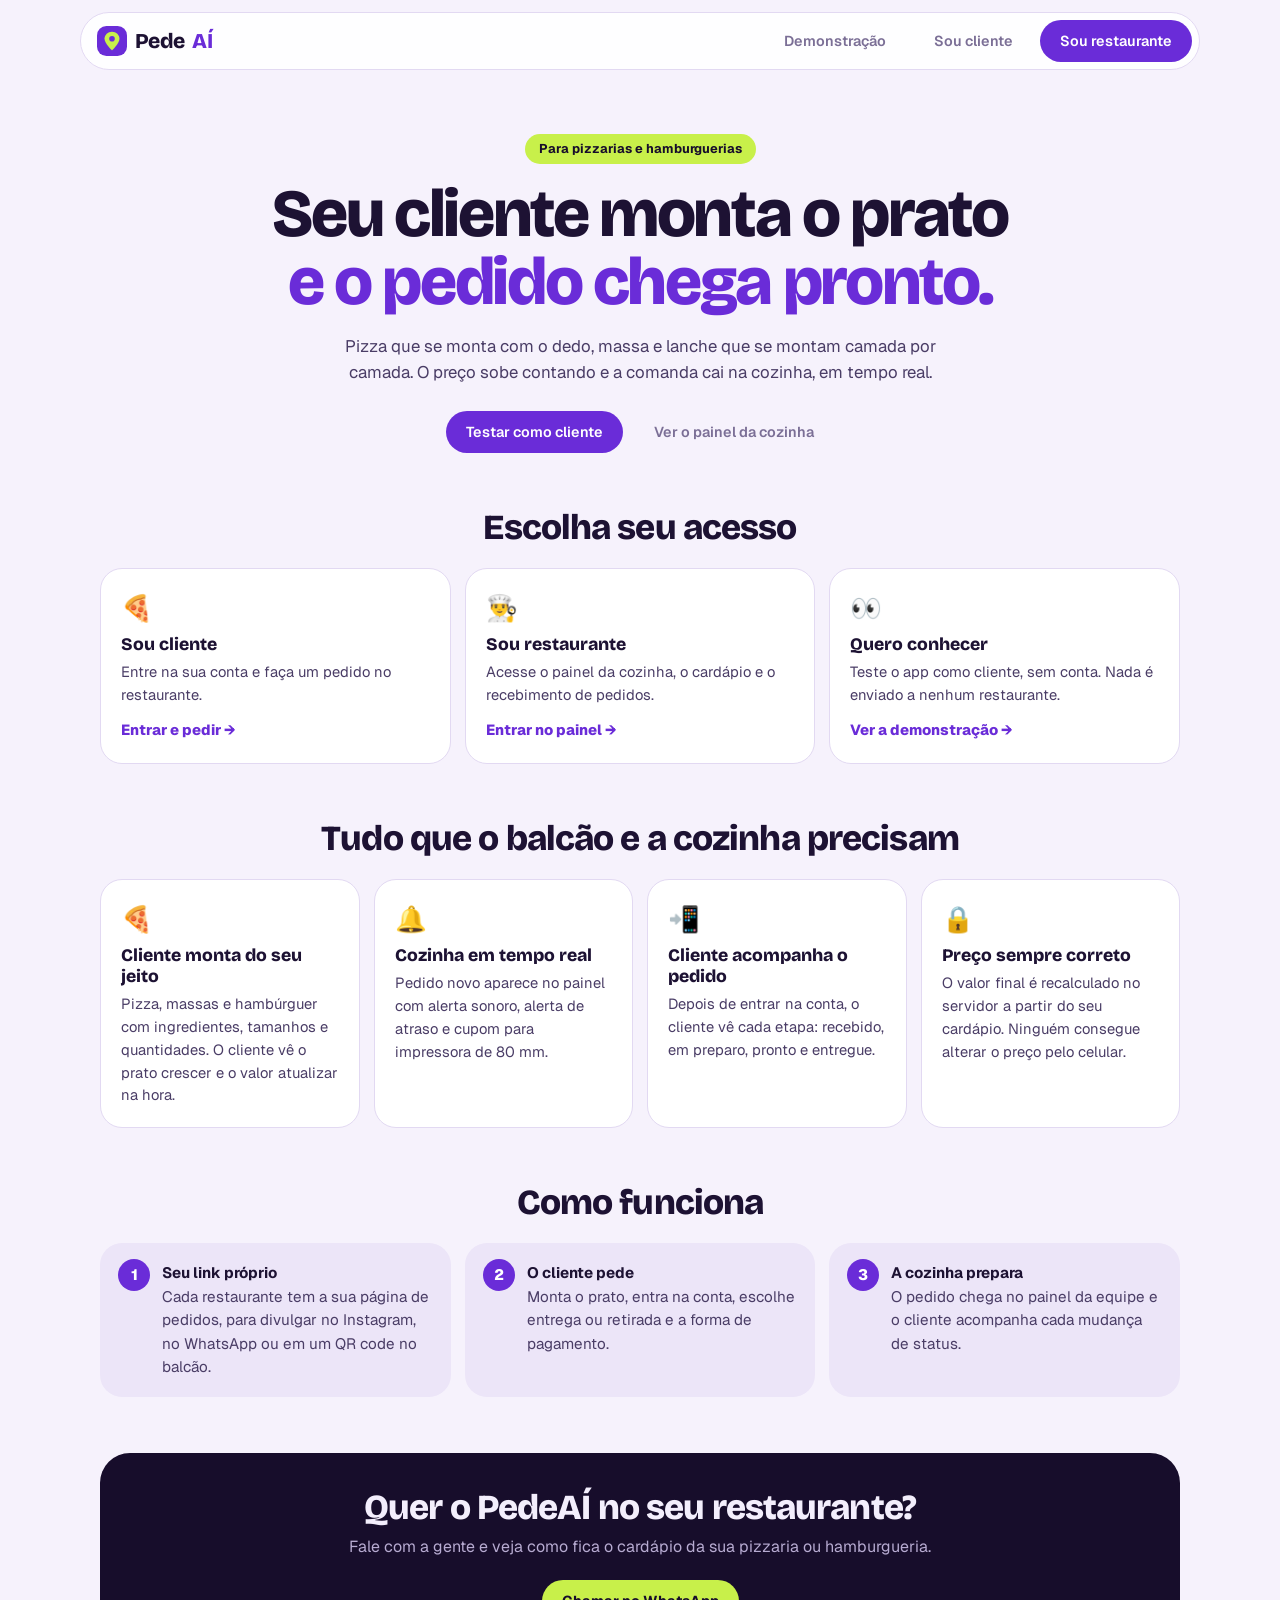
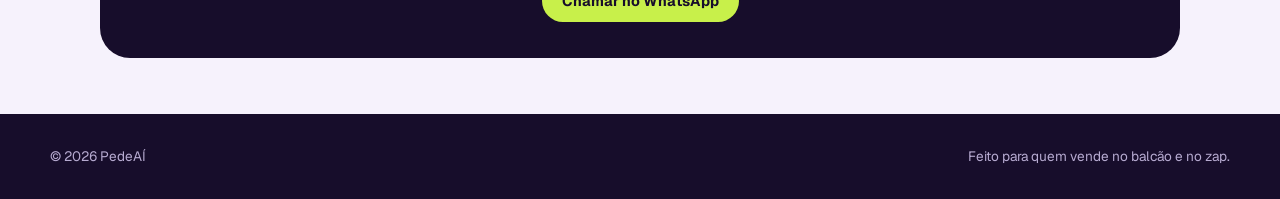
==== commit 32cc130a: "Ajustes de responsividade em style.css, cozinha.css, index.html, pedido.html e demo.html" ====
--- a/index.html
+++ b/index.html
@@ -26,11 +26,11 @@
       </svg>
       Pede<span class="ai">AÍ</span>
     </a>
-    <span class="lp-nav">
+    <div class="nav__acoes">
       <a class="botao botao--pequeno botao--fantasma" href="demo.html">Demonstração</a>
       <a class="botao botao--pequeno botao--fantasma" href="pedido.html?entrar">Sou cliente</a>
       <a class="botao botao--pequeno" href="cozinha.html">Sou restaurante</a>
-    </span>
+    </div>
   </nav>
 
   <main>
--- a/style.css
+++ b/style.css
@@ -3023,3 +3023,37 @@
 .pedido__btn:disabled { opacity: .5; cursor: not-allowed; }
 .fav__desc { margin: 8px 0 0; font-size: .88rem; color: var(--ink-2); }
 .fav--off { opacity: .75; }
+
+/* ================================================================
+   RESPONSIVIDADE (celular)
+   ================================================================ */
+.nav__acoes { display: flex; flex-wrap: wrap; align-items: center; justify-content: flex-end; gap: 6px; }
+.nav__ola { font-weight: 600; font-size: .9rem; }
+
+@media (max-width: 640px) {
+  /* Topo: logo em cima, ações embaixo, quebrando em linhas (nunca uma pílula esticada) */
+  .nav { position: static; flex-wrap: wrap; gap: 4px 8px; padding: 8px 12px; border-radius: 22px; }
+  .nav__acoes { flex: 1 1 100%; justify-content: flex-start; gap: 6px; }
+  .nav .botao { min-height: 44px; padding: 0 14px; font-size: .85rem; }
+
+  /* Janelas viram "folha" ancorada embaixo: cabem na tela e deixam o teclado respirar */
+  .modal { padding: 0; align-items: flex-end; }
+  .modal__painel { max-width: 100%; max-height: 92vh; max-height: 92dvh; border-radius: var(--r-xl) var(--r-xl) 0 0; padding-bottom: env(safe-area-inset-bottom, 0px); }
+  .modal__cab { padding: 14px 16px 12px; }
+  .modal__corpo input, .modal__corpo select, .modal__corpo textarea { font-size: 16px; } /* evita o zoom automático do iOS */
+  .pedido__btn { flex: 1 1 auto; }
+
+  /* Página de vendas */
+  .lp-sec { padding-top: 36px; }
+  .lp-hero { padding-top: 32px; }
+  .lp-acoes { flex-direction: column; align-items: stretch; }
+  .lp-acoes .botao { justify-content: center; min-height: 48px; }
+  .lp-card { padding: 16px; }
+  .lp-cta { padding: 28px 18px; margin-bottom: 36px; }
+  .lp-cta .botao { justify-content: center; width: 100%; min-height: 48px; }
+  .rest__faixa { font-size: .82rem; border-radius: 16px; }
+  .rodape { padding: 24px 16px; }
+}
+@media (max-width: 380px) {
+  .nav .botao { padding: 0 10px; font-size: .8rem; }
+}
